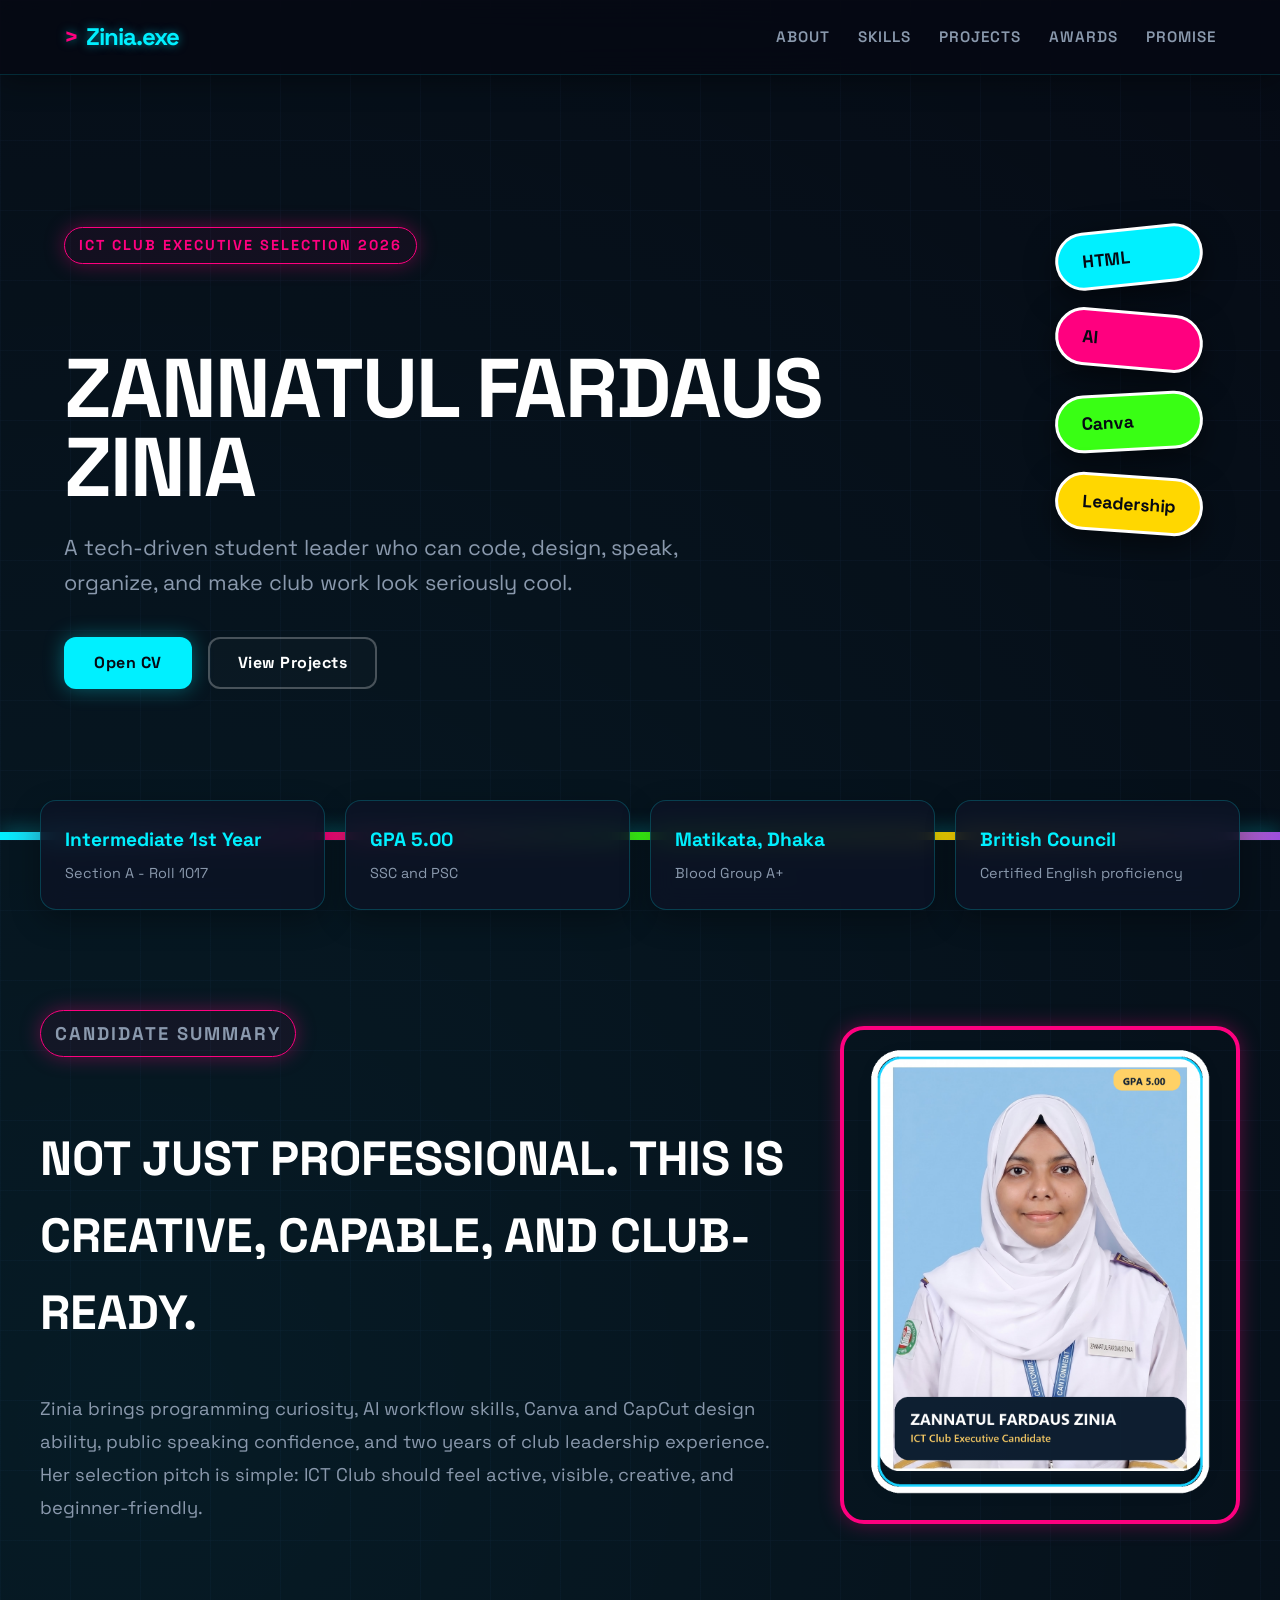
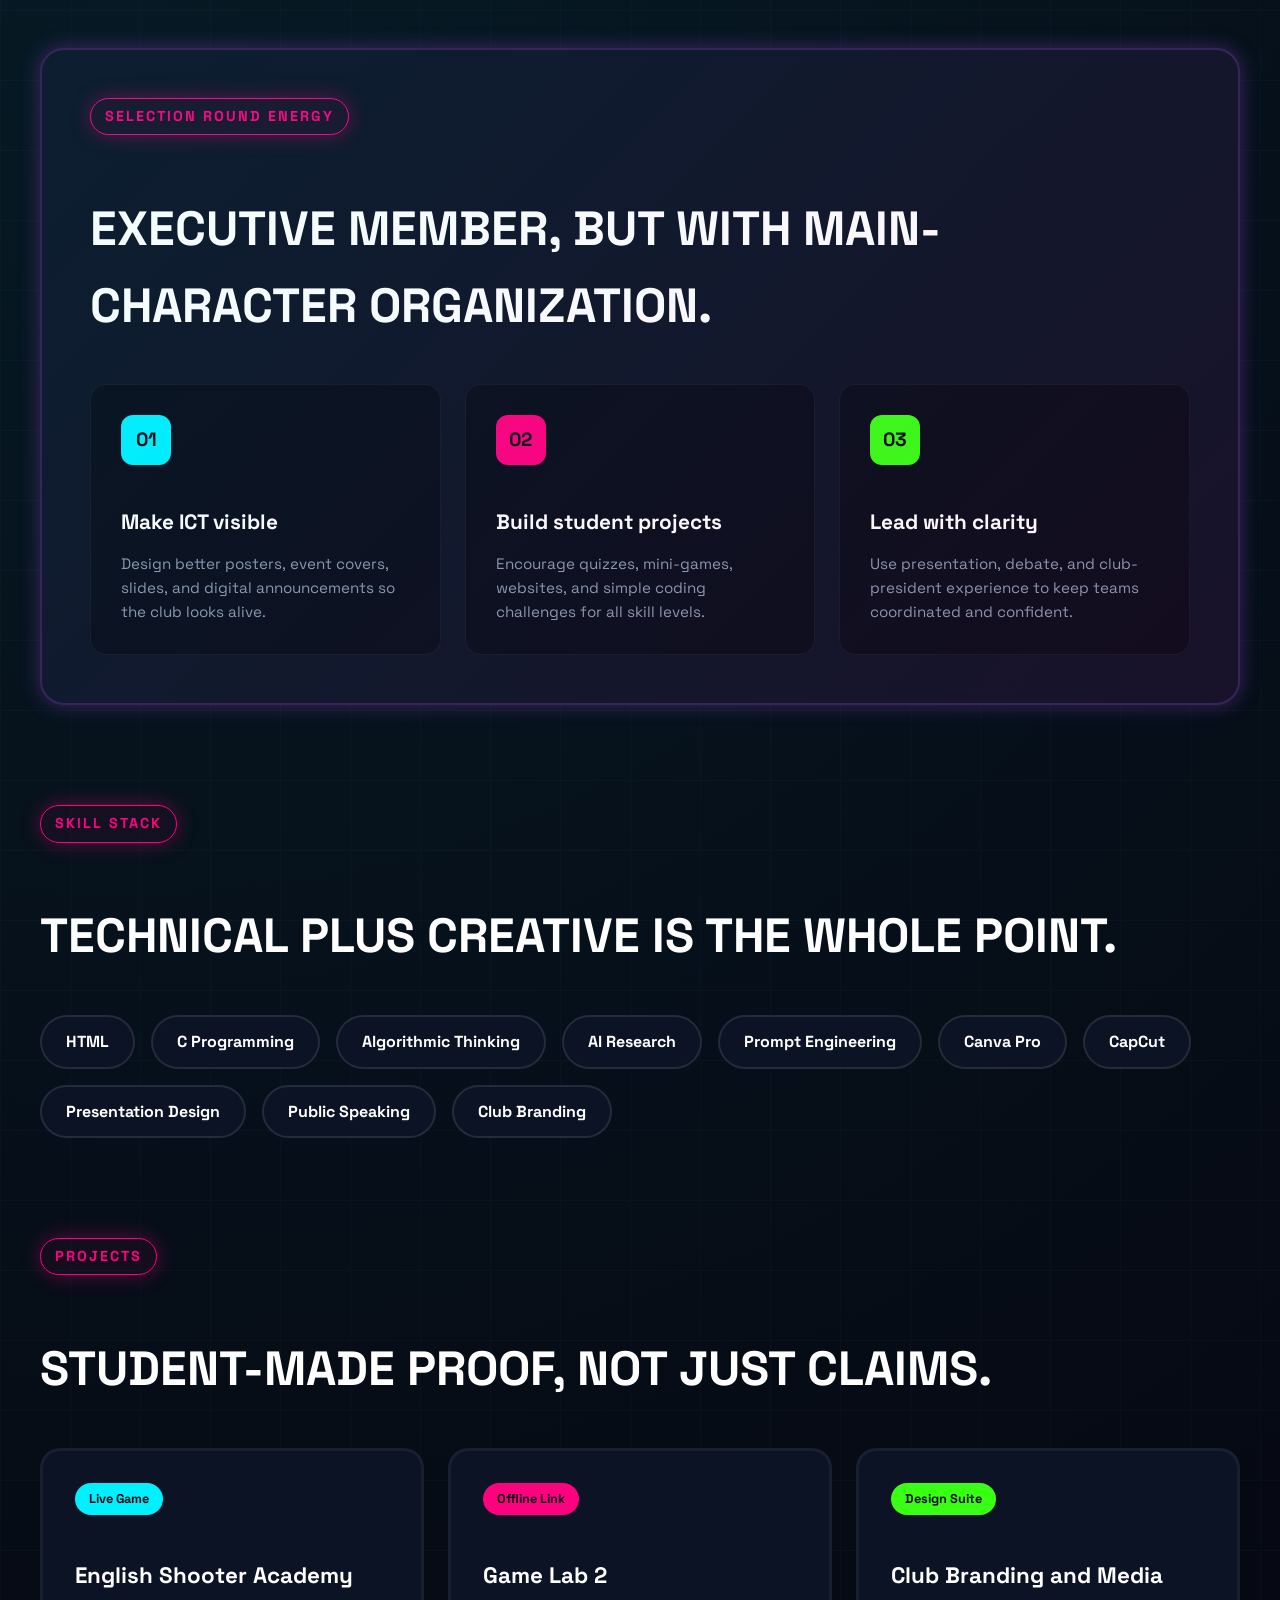
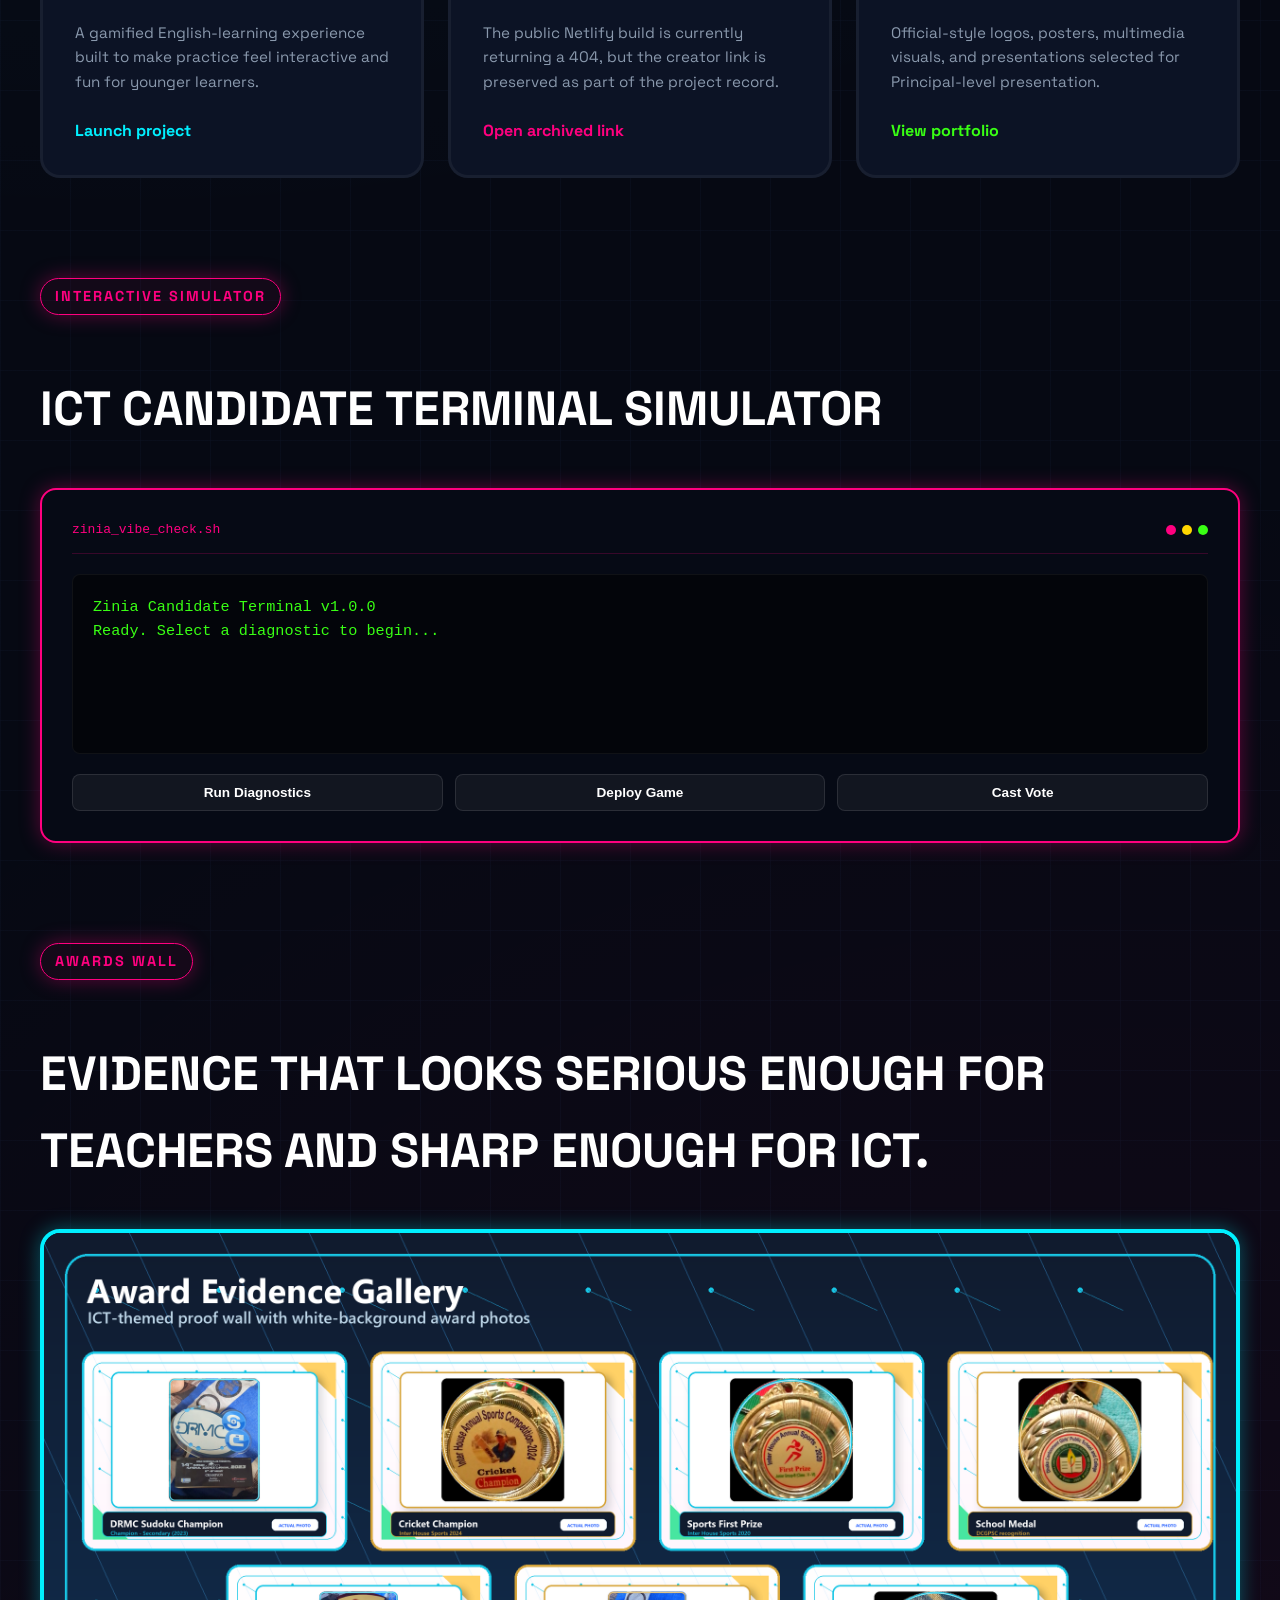
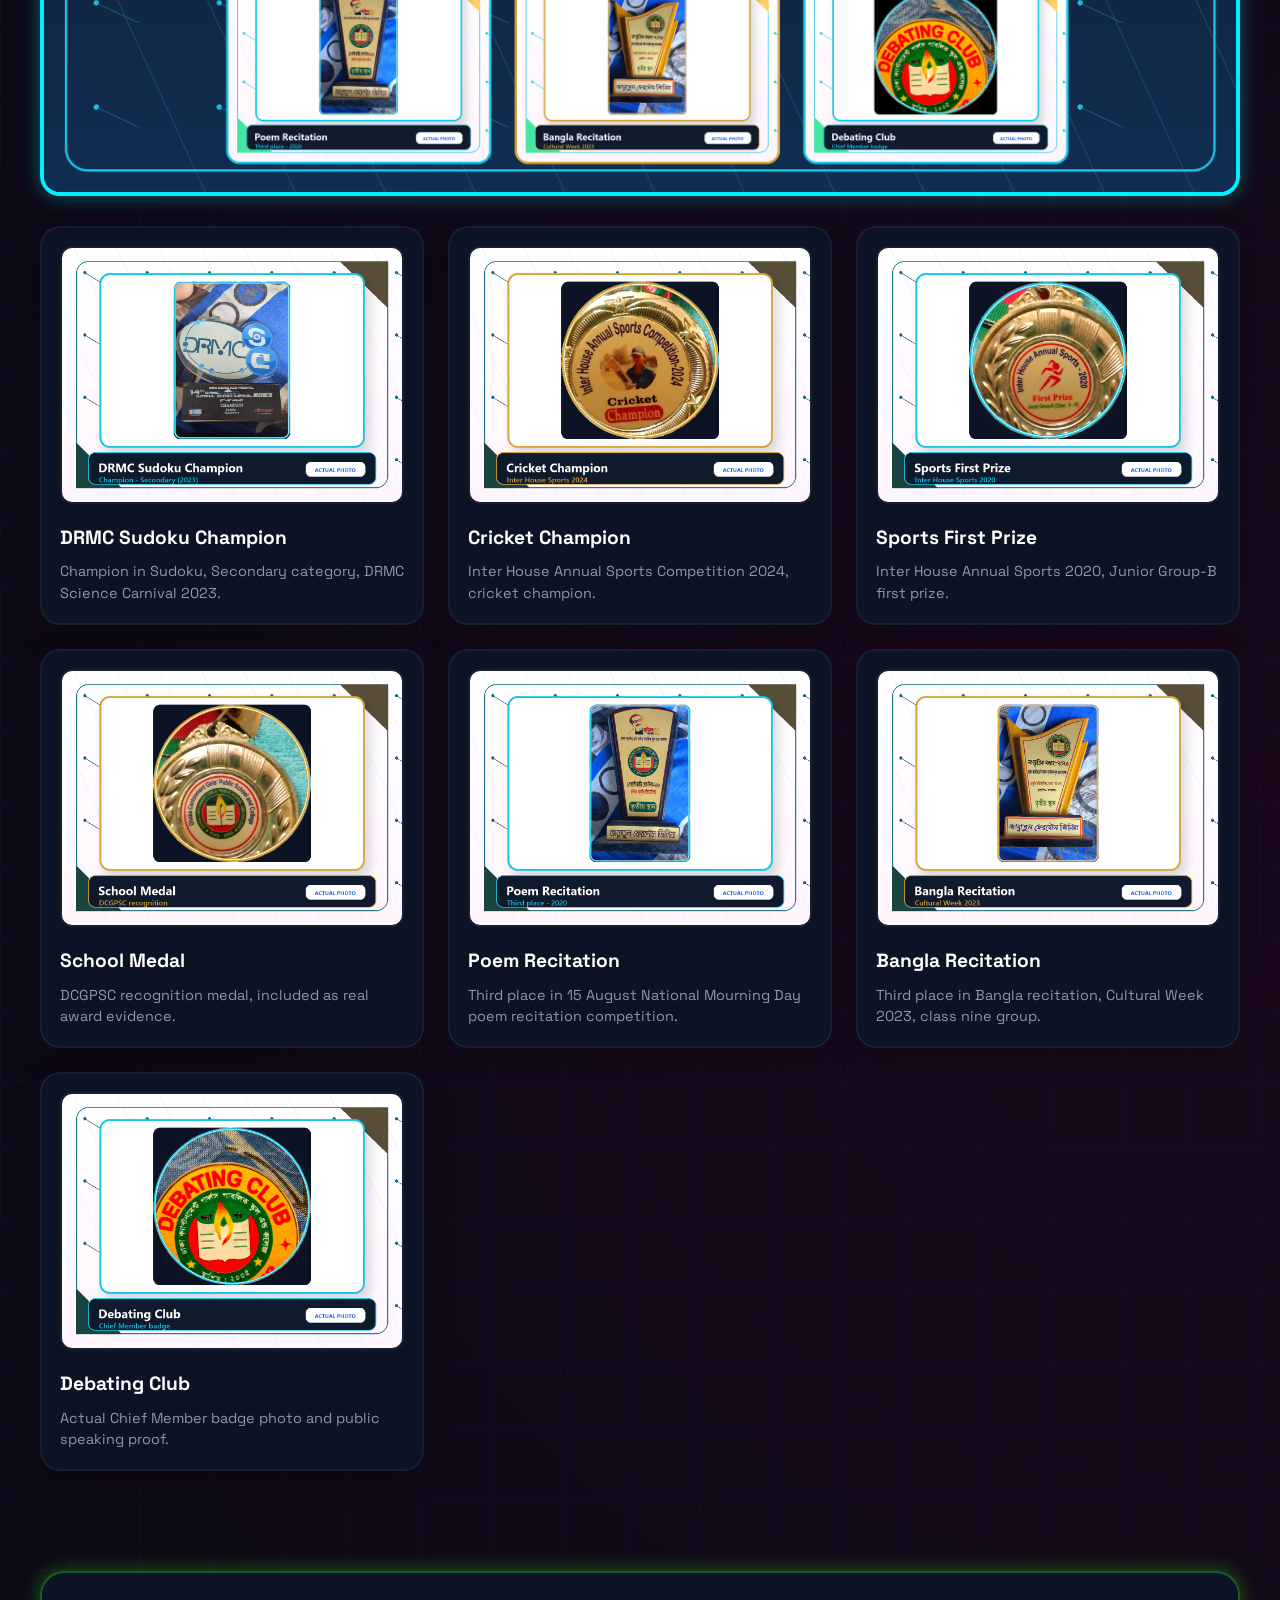
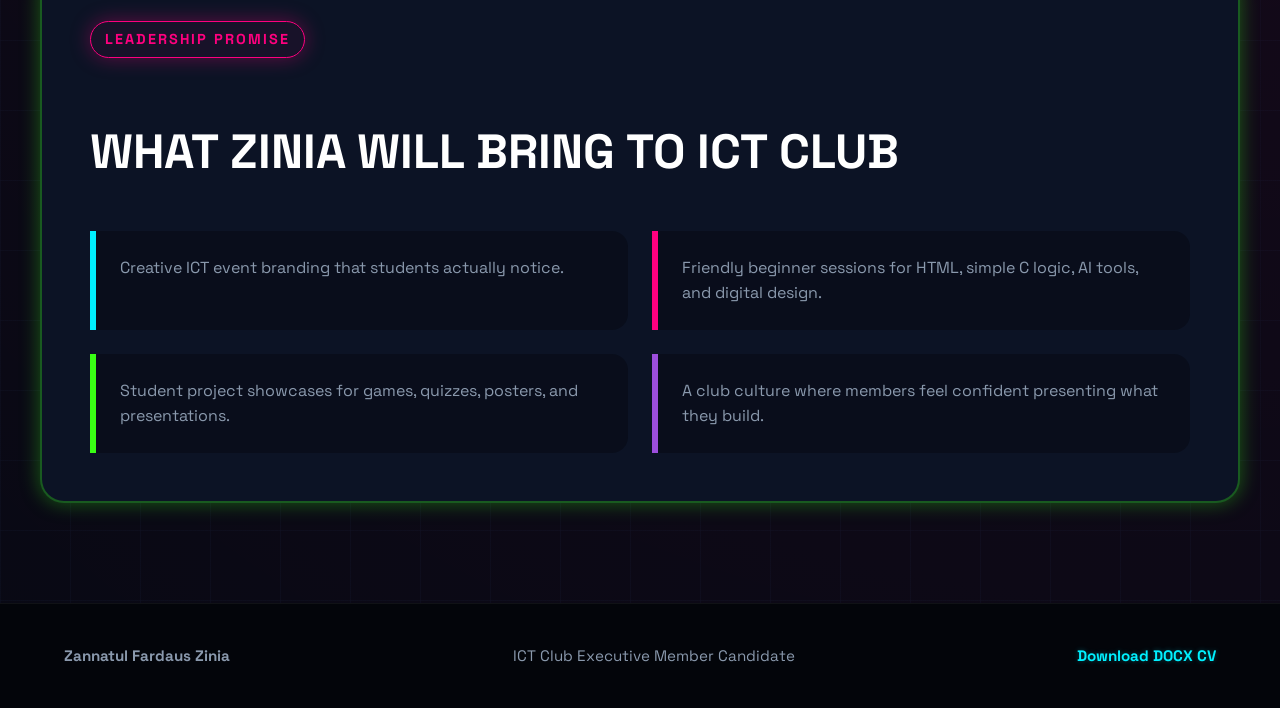
==== website/index.html @ f2917b79 "Add full website files" ====
<!DOCTYPE html>
<html lang="en">
<head>
  <meta charset="UTF-8">
  <meta name="viewport" content="width=device-width, initial-scale=1.0">
  <title>Zinia for ICT Club Executive Selection</title>
  <link rel="preconnect" href="https://fonts.googleapis.com">
  <link rel="preconnect" href="https://fonts.gstatic.com" crossorigin>
  <link href="https://fonts.googleapis.com/css2?family=Space+Grotesk:wght@400;500;700;800&display=swap" rel="stylesheet">
  <link rel="stylesheet" href="styles.css">
</head>
<body>
  <header class="site-header">
    <a class="brand" href="#top">Zinia.exe</a>
    <nav aria-label="Primary navigation">
      <a href="#about">About</a>
      <a href="#skills">Skills</a>
      <a href="#projects">Projects</a>
      <a href="#awards">Awards</a>
      <a href="#promise">Promise</a>
    </nav>
  </header>

  <main id="top">
    <section class="hero" aria-label="ICT Club executive selection introduction">
      <div class="hero-noise"></div>
      <div class="hero-content">
        <p class="eyebrow">ICT Club Executive Selection 2026</p>
        <h1>Zannatul Fardaus Zinia</h1>
        <p class="hero-line">A tech-driven student leader who can code, design, speak, organize, and make club work look seriously cool.</p>
        <div class="hero-actions">
          <a class="button primary" href="../docs/ZINIA_ICT_Club_Final_CV.pdf">Open CV</a>
          <a class="button ghost" href="#projects">View Projects</a>
        </div>
      </div>
      <div class="hero-stickers" aria-hidden="true">
        <span class="sticker">HTML</span>
        <span class="sticker">AI</span>
        <span class="sticker">Canva</span>
        <span class="sticker">Leadership</span>
      </div>
    </section>

    <section class="quick-strip" id="about" aria-label="Quick details">
      <article>
        <strong>Intermediate 1st Year</strong>
        <span>Section A - Roll 1017</span>
      </article>
      <article>
        <strong>GPA 5.00</strong>
        <span>SSC and PSC</span>
      </article>
      <article>
        <strong>Matikata, Dhaka</strong>
        <span>Blood Group A+</span>
      </article>
      <article>
        <strong>British Council</strong>
        <span>Certified English proficiency</span>
      </article>
    </section>

    <section class="section intro-grid">
      <div class="intro-copy">
        <p class="eyebrow">Candidate Summary</p>
        <h2>Not just professional. This is creative, capable, and club-ready.</h2>
        <p>Zinia brings programming curiosity, AI workflow skills, Canva and CapCut design ability, public speaking confidence, and two years of club leadership experience. Her selection pitch is simple: ICT Club should feel active, visible, creative, and beginner-friendly.</p>
      </div>
      <figure class="profile-feature">
        <img src="../assets/profile-card.png" alt="Portrait card of Zannatul Fardaus Zinia">
      </figure>
    </section>

    <section class="section selection-panel" aria-label="Selection round pitch">
      <div>
        <p class="eyebrow">Selection Round Energy</p>
        <h2>Executive member, but with main-character organization.</h2>
      </div>
      <div class="selection-grid">
        <article>
          <span>01</span>
          <h3>Make ICT visible</h3>
          <p>Design better posters, event covers, slides, and digital announcements so the club looks alive.</p>
        </article>
        <article>
          <span>02</span>
          <h3>Build student projects</h3>
          <p>Encourage quizzes, mini-games, websites, and simple coding challenges for all skill levels.</p>
        </article>
        <article>
          <span>03</span>
          <h3>Lead with clarity</h3>
          <p>Use presentation, debate, and club-president experience to keep teams coordinated and confident.</p>
        </article>
      </div>
    </section>

    <section class="section" id="skills">
      <p class="eyebrow">Skill Stack</p>
      <h2>Technical plus creative is the whole point.</h2>
      <div class="skill-cloud" aria-label="Skills">
        <span>HTML</span>
        <span>C Programming</span>
        <span>Algorithmic Thinking</span>
        <span>AI Research</span>
        <span>Prompt Engineering</span>
        <span>Canva Pro</span>
        <span>CapCut</span>
        <span>Presentation Design</span>
        <span>Public Speaking</span>
        <span>Club Branding</span>
      </div>
    </section>

    <section class="section projects" id="projects">
      <div class="section-head">
        <div>
          <p class="eyebrow">Projects</p>
          <h2>Student-made proof, not just claims.</h2>
        </div>
      </div>
      <div class="project-grid">
        <article class="project-card">
          <span class="project-tag">Live Game</span>
          <h3>English Shooter Academy</h3>
          <p>A gamified English-learning experience built to make practice feel interactive and fun for younger learners.</p>
          <a class="project-link" href="https://mubineurosia.github.io/quizzes/" target="_blank" rel="noreferrer">Launch project</a>
        </article>
        <article class="project-card">
          <span class="project-tag pink">Offline Link</span>
          <h3>Game Lab 2</h3>
          <p>The public Netlify build is currently returning a 404, but the creator link is preserved as part of the project record.</p>
          <a class="project-link" href="https://strong-entremet-affcf4.netlify.app/" target="_blank" rel="noreferrer">Open archived link</a>
        </article>
        <article class="project-card">
          <span class="project-tag green">Design Suite</span>
          <h3>Club Branding and Media</h3>
          <p>Official-style logos, posters, multimedia visuals, and presentations selected for Principal-level presentation.</p>
          <a class="project-link" href="../index.html">View portfolio</a>
        </article>
      </div>
    </section>

    <section class="section simulator" id="vibe-check">
      <p class="eyebrow">Interactive Simulator</p>
      <h2>ICT Candidate Terminal Simulator</h2>
      <div class="sim-container">
        <div class="sim-header">
          <span class="sim-title">zinia_vibe_check.sh</span>
          <div style="display: flex; gap: 6px;">
            <span style="width: 10px; height: 10px; border-radius: 50%; background: var(--pink);"></span>
            <span style="width: 10px; height: 10px; border-radius: 50%; background: var(--gold);"></span>
            <span style="width: 10px; height: 10px; border-radius: 50%; background: var(--green);"></span>
          </div>
        </div>
        <div class="sim-screen" id="sim-screen">
          Zinia Candidate Terminal v1.0.0<br>
          Ready. Select a diagnostic to begin...
        </div>
        <div class="sim-controls">
          <button class="sim-btn" id="btn-diag">Run Diagnostics</button>
          <button class="sim-btn" id="btn-deploy">Deploy Game</button>
          <button class="sim-btn" id="btn-vote">Cast Vote</button>
        </div>
      </div>
    </section>

    <section class="section awards" id="awards">
      <div class="section-head">
        <div>
          <p class="eyebrow">Awards Wall</p>
          <h2>Evidence that looks serious enough for teachers and sharp enough for ICT.</h2>
        </div>
      </div>
      <img class="evidence-hero" src="../assets/award-evidence-gallery.png" alt="Award evidence gallery for Zinia">
      <div class="evidence-grid" aria-label="Award photos and evidence visuals">
        <article>
          <img src="../assets/showcase-drmc-sudoku-2025.png" alt="Straightened DRMC Sudoku Champion trophy showcase">
          <h3>DRMC Sudoku Champion</h3>
          <p>Champion in Sudoku, Secondary category, DRMC Science Carnival 2023.</p>
        </article>
        <article>
          <img src="../assets/showcase-cricket-champion-2024.png" alt="Straightened Cricket Champion medal showcase">
          <h3>Cricket Champion</h3>
          <p>Inter House Annual Sports Competition 2024, cricket champion.</p>
        </article>
        <article>
          <img src="../assets/showcase-sports-first-2020.png" alt="Straightened Sports First Prize medal showcase">
          <h3>Sports First Prize</h3>
          <p>Inter House Annual Sports 2020, Junior Group-B first prize.</p>
        </article>
        <article>
          <img src="../assets/showcase-school-medal.png" alt="Straightened DCGPSC school medal showcase">
          <h3>School Medal</h3>
          <p>DCGPSC recognition medal, included as real award evidence.</p>
        </article>
        <article>
          <img src="../assets/showcase-poem-recitation-2020.png" alt="Cropped Poem Recitation trophy showcase">
          <h3>Poem Recitation</h3>
          <p>Third place in 15 August National Mourning Day poem recitation competition.</p>
        </article>
        <article>
          <img src="../assets/showcase-bangla-recitation-2023.png" alt="Cropped Bangla Recitation crest showcase">
          <h3>Bangla Recitation</h3>
          <p>Third place in Bangla recitation, Cultural Week 2023, class nine group.</p>
        </article>
        <article>
          <img src="../assets/showcase-debating-club.png" alt="Cropped Debating Club Chief Member badge showcase">
          <h3>Debating Club</h3>
          <p>Actual Chief Member badge photo and public speaking proof.</p>
        </article>
      </div>
    </section>

    <section class="section promise" id="promise">
      <p class="eyebrow">Leadership Promise</p>
      <h2>What Zinia will bring to ICT Club</h2>
      <div class="promise-list">
        <p>Creative ICT event branding that students actually notice.</p>
        <p>Friendly beginner sessions for HTML, simple C logic, AI tools, and digital design.</p>
        <p>Student project showcases for games, quizzes, posters, and presentations.</p>
        <p>A club culture where members feel confident presenting what they build.</p>
      </div>
    </section>
  </main>

  <footer>
    <strong>Zannatul Fardaus Zinia</strong>
    <span>ICT Club Executive Member Candidate</span>
    <a href="../docs/ZINIA_ICT_Club_Final_CV.docx">Download DOCX CV</a>
  </footer>

  <script src="script.js"></script>
</body>
</html>
---- website/styles.css ----
:root {
  --bg-dark: #060913;
  --bg-card: #0c1325;
  --bg-header: rgba(6, 9, 19, 0.85);
  --ink: #ffffff;
  --muted: #8a99ad;
  --cyan: #00f0ff;
  --pink: #ff007f;
  --green: #39ff14;
  --gold: #ffd700;
  --purple: #9d4edd;
  --shadow-cyan: 0 0 20px rgba(0, 240, 255, 0.35);
  --shadow-pink: 0 0 20px rgba(255, 0, 127, 0.35);
  --shadow-green: 0 0 20px rgba(57, 255, 20, 0.35);
  --shadow-purple: 0 0 20px rgba(157, 78, 221, 0.35);
  --transition: all 0.3s cubic-bezier(0.25, 0.8, 0.25, 1);
}

* {
  box-sizing: border-box;
}

html {
  scroll-behavior: smooth;
}

body {
  margin: 0;
  color: var(--ink);
  background: 
    radial-gradient(circle at 10% 20%, rgba(0, 240, 255, 0.08), transparent 35%),
    radial-gradient(circle at 90% 80%, rgba(255, 0, 127, 0.08), transparent 35%),
    linear-gradient(rgba(17, 26, 46, 0.3) 1px, transparent 1px),
    linear-gradient(90deg, rgba(17, 26, 46, 0.3) 1px, transparent 1px),
    var(--bg-dark);
  background-size: 100% 100%, 100% 100%, 70px 70px, 70px 70px;
  font-family: 'Space Grotesk', 'Segoe UI', sans-serif;
  overflow-x: hidden;
  line-height: 1.6;
}

a {
  color: inherit;
  text-decoration: none;
  transition: var(--transition);
}

/* Header */
.site-header {
  position: sticky;
  top: 0;
  z-index: 100;
  display: flex;
  align-items: center;
  justify-content: space-between;
  gap: 24px;
  padding: 18px clamp(20px, 5vw, 80px);
  background: var(--bg-header);
  border-bottom: 1px solid rgba(0, 240, 255, 0.15);
  backdrop-filter: blur(16px);
  box-shadow: 0 4px 30px rgba(0, 0, 0, 0.4);
}

.brand {
  font-size: 1.5rem;
  font-weight: 800;
  letter-spacing: -1px;
  color: var(--cyan);
  text-shadow: 0 0 10px rgba(0, 240, 255, 0.5);
  display: flex;
  align-items: center;
  gap: 8px;
}

.brand::before {
  content: "> ";
  color: var(--pink);
}

nav {
  display: flex;
  gap: 28px;
  align-items: center;
}

nav a {
  color: var(--muted);
  font-size: 0.95rem;
  font-weight: 600;
  text-transform: uppercase;
  letter-spacing: 1px;
}

nav a:hover, nav a.active {
  color: var(--cyan);
  text-shadow: 0 0 8px rgba(0, 240, 255, 0.4);
}

/* Hero Section */
.hero {
  position: relative;
  min-height: 85vh;
  display: flex;
  align-items: center;
  padding: clamp(80px, 12vh, 140px) clamp(20px, 5vw, 80px);
  overflow: hidden;
}

.hero-bg-lines {
  position: absolute;
  inset: 0;
  background-image: 
    linear-gradient(105deg, transparent 0 29%, rgba(0, 240, 255, 0.05) 30%, transparent 31%),
    linear-gradient(15deg, transparent 0 47%, rgba(255, 0, 127, 0.05) 48%, transparent 49%);
  background-size: 200px 200px;
  opacity: 0.5;
  pointer-events: none;
}

.hero-noise {
  position: absolute;
  inset: auto 0 0 0;
  height: 8px;
  background: linear-gradient(90deg, var(--cyan), var(--pink), var(--green), var(--gold), var(--purple));
  box-shadow: 0 0 20px rgba(0, 240, 255, 0.5);
}

.hero-content {
  position: relative;
  z-index: 10;
  max-width: 900px;
}

.eyebrow {
  display: inline-block;
  margin: 0 0 16px;
  color: var(--pink);
  font-size: 0.9rem;
  font-weight: 800;
  letter-spacing: 2px;
  text-transform: uppercase;
  border: 1px solid var(--pink);
  padding: 6px 14px;
  border-radius: 999px;
  background: rgba(255, 0, 127, 0.05);
  box-shadow: var(--shadow-pink);
}

h1 {
  margin-bottom: 24px;
  font-size: clamp(2.8rem, 6.5vw, 5.5rem);
  font-weight: 800;
  line-height: 0.95;
  letter-spacing: -2px;
  color: var(--ink);
  text-transform: uppercase;
}

h1 span {
  display: block;
  background: linear-gradient(135deg, var(--cyan) 0%, var(--purple) 50%, var(--pink) 100%);
  -webkit-background-clip: text;
  -webkit-text-fill-color: transparent;
  filter: drop-shadow(0 0 15px rgba(0, 240, 255, 0.2));
}

.hero-line {
  max-width: 680px;
  color: var(--muted);
  font-size: clamp(1.1rem, 2vw, 1.35rem);
  line-height: 1.6;
  margin-bottom: 36px;
}

.hero-actions {
  display: flex;
  gap: 16px;
  flex-wrap: wrap;
}

/* Button UI */
.button {
  display: inline-flex;
  align-items: center;
  justify-content: center;
  min-height: 52px;
  padding: 0 28px;
  border: 2px solid transparent;
  border-radius: 12px;
  font-size: 1rem;
  font-weight: 700;
  letter-spacing: 0.5px;
  cursor: pointer;
  transition: var(--transition);
}

.button.primary {
  color: var(--bg-dark);
  background: var(--cyan);
  box-shadow: var(--shadow-cyan);
}

.button.primary:hover {
  transform: translateY(-3px);
  box-shadow: 0 0 30px rgba(0, 240, 255, 0.6);
}

.button.ghost {
  color: #fff;
  border-color: rgba(255, 255, 255, 0.25);
  background: rgba(255, 255, 255, 0.02);
}

.button.ghost:hover {
  transform: translateY(-3px);
  border-color: var(--pink);
  box-shadow: var(--shadow-pink);
  color: var(--pink);
}

/* Stickers Collage */
.hero-stickers {
  position: absolute;
  right: 6%;
  top: 20%;
  display: flex;
  flex-direction: column;
  gap: 24px;
  z-index: 5;
}

.sticker {
  display: inline-flex;
  align-items: center;
  gap: 10px;
  padding: 12px 24px;
  border: 3px solid #ffffff;
  border-radius: 99px;
  font-weight: 800;
  font-size: 1.1rem;
  color: var(--bg-dark);
  box-shadow: 0 10px 30px rgba(0, 0, 0, 0.5);
  animation: float 6s ease-in-out infinite alternate;
}

.sticker:nth-child(1) {
  background: var(--cyan);
  transform: rotate(-6deg);
  animation-delay: 0s;
}

.sticker:nth-child(2) {
  background: var(--pink);
  transform: rotate(5deg);
  animation-delay: 1.5s;
}

.sticker:nth-child(3) {
  background: var(--green);
  transform: rotate(-3deg);
  animation-delay: 3s;
}

.sticker:nth-child(4) {
  background: var(--gold);
  transform: rotate(4deg);
  animation-delay: 4.5s;
}

.sticker:hover {
  transform: scale(1.1) rotate(0deg) !important;
  cursor: pointer;
}

@keyframes float {
  0% {
    transform: translateY(0) rotate(-4deg);
  }
  100% {
    transform: translateY(-15px) rotate(4deg);
  }
}

/* Quick Strip */
.quick-strip {
  display: grid;
  grid-template-columns: repeat(4, minmax(0, 1fr));
  gap: 20px;
  width: min(1200px, calc(100% - 40px));
  margin: -40px auto 0;
  position: relative;
  z-index: 10;
}

.quick-strip article {
  padding: 24px;
  border: 1px solid rgba(0, 240, 255, 0.2);
  border-radius: 16px;
  background: rgba(12, 19, 37, 0.85);
  backdrop-filter: blur(12px);
  box-shadow: 0 10px 30px rgba(0, 0, 0, 0.3);
  transition: var(--transition);
}

.quick-strip article:hover {
  transform: translateY(-5px);
  border-color: var(--cyan);
  box-shadow: var(--shadow-cyan);
}

.quick-strip strong {
  display: block;
  margin-bottom: 6px;
  font-size: 1.2rem;
  color: var(--cyan);
}

.quick-strip span {
  display: block;
  color: var(--muted);
  font-size: 0.9rem;
}

/* Sections */
.section {
  width: min(1200px, calc(100% - 40px));
  margin: 100px auto;
}

.section h2 {
  font-size: clamp(2rem, 4vw, 3rem);
  font-weight: 800;
  margin-bottom: 40px;
  text-transform: uppercase;
}

/* Intro Grid */
.intro-grid {
  display: grid;
  grid-template-columns: 1fr 400px;
  gap: 50px;
  align-items: center;
}

.intro-copy p {
  font-size: 1.15rem;
  color: var(--muted);
  line-height: 1.8;
  margin-bottom: 24px;
}

.profile-feature {
  margin: 0;
  position: relative;
}

.profile-feature img {
  width: 100%;
  border-radius: 24px;
  border: 4px solid var(--pink);
  box-shadow: var(--shadow-pink);
  transition: var(--transition);
}

.profile-feature:hover img {
  transform: scale(1.02);
  border-color: var(--cyan);
  box-shadow: var(--shadow-cyan);
}

/* Selection Panel (Cyber Pitch) */
.selection-panel {
  padding: 48px;
  border-radius: 24px;
  background: var(--bg-card);
  border: 2px solid rgba(157, 78, 221, 0.3);
  position: relative;
  overflow: hidden;
  box-shadow: var(--shadow-purple);
}

.selection-panel::before {
  content: "";
  position: absolute;
  inset: 0;
  background: linear-gradient(135deg, rgba(0, 240, 255, 0.05) 0%, rgba(255, 0, 127, 0.05) 100%);
  pointer-events: none;
}

.selection-grid {
  display: grid;
  grid-template-columns: repeat(3, minmax(0, 1fr));
  gap: 24px;
  margin-top: 32px;
}

.selection-grid article {
  padding: 30px;
  border-radius: 16px;
  background: rgba(6, 9, 19, 0.6);
  border: 1px solid rgba(255, 255, 255, 0.05);
  transition: var(--transition);
}

.selection-grid article:hover {
  transform: translateY(-5px);
  border-color: var(--cyan);
  background: rgba(6, 9, 19, 0.8);
}

.selection-grid span {
  display: inline-flex;
  width: 50px;
  height: 50px;
  align-items: center;
  justify-content: center;
  margin-bottom: 20px;
  border-radius: 12px;
  font-weight: 800;
  font-size: 1.2rem;
  color: var(--bg-dark);
}

.selection-grid article:nth-child(1) span { background: var(--cyan); }
.selection-grid article:nth-child(2) span { background: var(--pink); }
.selection-grid article:nth-child(3) span { background: var(--green); }

.selection-grid h3 {
  font-size: 1.3rem;
  margin-bottom: 12px;
  color: #fff;
}

.selection-grid p {
  color: var(--muted);
  font-size: 0.95rem;
  margin: 0;
}

/* Skills Cloud */
.skill-cloud {
  display: flex;
  flex-wrap: wrap;
  gap: 16px;
}

.skill-cloud span {
  padding: 12px 24px;
  border: 2px solid rgba(255, 255, 255, 0.1);
  border-radius: 99px;
  background: var(--bg-card);
  font-weight: 700;
  font-size: 1rem;
  transition: var(--transition);
}

.skill-cloud span:hover {
  transform: scale(1.08) rotate(2deg);
  border-color: var(--cyan);
  box-shadow: var(--shadow-cyan);
  color: var(--cyan);
  cursor: default;
}

.skill-cloud span:nth-child(3n+1):hover {
  border-color: var(--pink);
  box-shadow: var(--shadow-pink);
  color: var(--pink);
}

.skill-cloud span:nth-child(3n+2):hover {
  border-color: var(--green);
  box-shadow: var(--shadow-green);
  color: var(--green);
}

/* Projects Showcase */
.project-grid {
  display: grid;
  grid-template-columns: repeat(3, minmax(0, 1fr));
  gap: 24px;
}

.project-card {
  padding: 32px;
  border-radius: 20px;
  background: var(--bg-card);
  border: 3px solid rgba(255, 255, 255, 0.05);
  transition: var(--transition);
  display: flex;
  flex-direction: column;
}

.project-card:hover {
  transform: translateY(-8px);
  border-color: var(--cyan);
  box-shadow: var(--shadow-cyan);
}

.project-card:nth-child(2):hover {
  border-color: var(--pink);
  box-shadow: var(--shadow-pink);
}

.project-card:nth-child(3):hover {
  border-color: var(--green);
  box-shadow: var(--shadow-green);
}

.project-tag {
  align-self: flex-start;
  margin-bottom: 20px;
  padding: 6px 14px;
  border-radius: 99px;
  font-size: 0.8rem;
  font-weight: 800;
  color: var(--bg-dark);
}

.project-card:nth-child(1) .project-tag { background: var(--cyan); }
.project-card:nth-child(2) .project-tag { background: var(--pink); }
.project-card:nth-child(3) .project-tag { background: var(--green); }

.project-card h3 {
  font-size: 1.4rem;
  margin-bottom: 12px;
  color: #fff;
}

.project-card p {
  color: var(--muted);
  font-size: 0.95rem;
  margin-bottom: 24px;
  flex-grow: 1;
}

.project-link {
  display: inline-flex;
  align-items: center;
  gap: 8px;
  font-weight: 700;
  color: var(--cyan);
}

.project-card:nth-child(2) .project-link { color: var(--pink); }
.project-card:nth-child(3) .project-link { color: var(--green); }

.project-link:hover {
  text-shadow: 0 0 8px currentColor;
}

/* Interactive Simulator Widget */
.sim-container {
  padding: 30px;
  background: #060a15;
  border-radius: 16px;
  border: 2px solid var(--pink);
  box-shadow: var(--shadow-pink);
}

.sim-header {
  display: flex;
  justify-content: space-between;
  align-items: center;
  border-bottom: 1px solid rgba(255, 0, 127, 0.2);
  padding-bottom: 12px;
  margin-bottom: 20px;
}

.sim-title {
  font-family: monospace;
  color: var(--pink);
}

.sim-screen {
  min-height: 180px;
  background: #03050a;
  border-radius: 8px;
  padding: 20px;
  font-family: monospace;
  font-size: 0.95rem;
  color: var(--green);
  overflow-y: auto;
  border: 1px solid rgba(255, 255, 255, 0.05);
}

.sim-controls {
  display: grid;
  grid-template-columns: repeat(3, 1fr);
  gap: 12px;
  margin-top: 20px;
}

.sim-btn {
  background: rgba(255, 255, 255, 0.05);
  border: 1px solid rgba(255, 255, 255, 0.1);
  color: #fff;
  padding: 10px;
  border-radius: 8px;
  cursor: pointer;
  font-weight: 600;
  font-size: 0.85rem;
  transition: var(--transition);
}

.sim-btn:hover {
  background: var(--pink);
  color: var(--bg-dark);
  border-color: var(--pink);
  box-shadow: var(--shadow-pink);
}

/* Awards Wall */
.evidence-hero {
  display: block;
  width: 100%;
  border-radius: 20px;
  border: 4px solid var(--cyan);
  box-shadow: var(--shadow-cyan);
  margin-bottom: 30px;
}

.evidence-grid {
  display: grid;
  grid-template-columns: repeat(3, minmax(0, 1fr));
  gap: 24px;
}

.evidence-grid article {
  padding: 18px;
  border-radius: 20px;
  background: var(--bg-card);
  border: 2px solid rgba(255, 255, 255, 0.05);
  box-shadow: 0 10px 30px rgba(0, 0, 0, 0.2);
  transition: var(--transition);
}

.evidence-grid article:hover {
  transform: translateY(-5px);
  border-color: var(--cyan);
  box-shadow: var(--shadow-cyan);
}

.evidence-grid article:nth-child(even):hover {
  border-color: var(--pink);
  box-shadow: var(--shadow-pink);
}

.evidence-grid img {
  display: block;
  width: 100%;
  aspect-ratio: 4 / 3;
  object-fit: cover;
  border-radius: 12px;
  margin-bottom: 16px;
  border: 2px solid rgba(255, 255, 255, 0.05);
}

.evidence-grid h3 {
  font-size: 1.2rem;
  color: #fff;
  margin-bottom: 8px;
}

.evidence-grid p {
  color: var(--muted);
  font-size: 0.9rem;
  margin: 0;
  line-height: 1.5;
}

/* Promise Panel */
.promise {
  padding: 48px;
  border-radius: 24px;
  background: var(--bg-card);
  border: 2px solid rgba(57, 255, 20, 0.3);
  box-shadow: var(--shadow-green);
}

.promise-list {
  display: grid;
  grid-template-columns: repeat(2, minmax(0, 1fr));
  gap: 24px;
  margin-top: 32px;
}

.promise-list p {
  margin: 0;
  padding: 24px;
  border-left: 6px solid var(--cyan);
  border-radius: 0 16px 16px 0;
  background: rgba(6, 9, 19, 0.5);
  color: var(--muted);
  line-height: 1.6;
}

.promise-list p:nth-child(2) { border-color: var(--pink); }
.promise-list p:nth-child(3) { border-color: var(--green); }
.promise-list p:nth-child(4) { border-color: var(--purple); }

/* Footer */
footer {
  display: flex;
  justify-content: space-between;
  align-items: center;
  flex-wrap: wrap;
  gap: 24px;
  padding: 40px clamp(20px, 5vw, 80px);
  background: #03050a;
  border-top: 1px solid rgba(255, 255, 255, 0.05);
  color: var(--muted);
  font-size: 0.95rem;
}

footer a {
  color: var(--cyan);
  font-weight: 700;
  text-shadow: 0 0 5px rgba(0, 240, 255, 0.3);
}

footer a:hover {
  color: var(--pink);
  text-shadow: 0 0 5px rgba(255, 0, 127, 0.3);
}

/* Responsive design */
@media (max-width: 960px) {
  .site-header {
    flex-direction: column;
    align-items: flex-start;
    padding: 20px;
  }
  
  nav {
    width: 100%;
    justify-content: space-between;
    margin-top: 12px;
  }

  .hero {
    flex-direction: column;
    padding-top: 60px;
    align-items: flex-start;
  }
  
  .hero-stickers {
    position: static;
    flex-direction: row;
    flex-wrap: wrap;
    margin-top: 40px;
    gap: 12px;
  }
  
  .quick-strip {
    grid-template-columns: repeat(2, 1fr);
    margin-top: 20px;
  }

  .intro-grid {
    grid-template-columns: 1fr;
  }
  
  .profile-feature {
    max-width: 400px;
    margin: 0 auto;
  }

  .selection-grid,
  .project-grid,
  .evidence-grid,
  .promise-list {
    grid-template-columns: 1fr;
  }
  
  .selection-panel, .promise {
    padding: 30px 20px;
  }
}

@media (max-width: 560px) {
  .quick-strip {
    grid-template-columns: 1fr;
  }
  
  nav {
    flex-wrap: wrap;
    gap: 16px;
  }
  
  footer {
    flex-direction: column;
    align-items: center;
    text-align: center;
  }
}
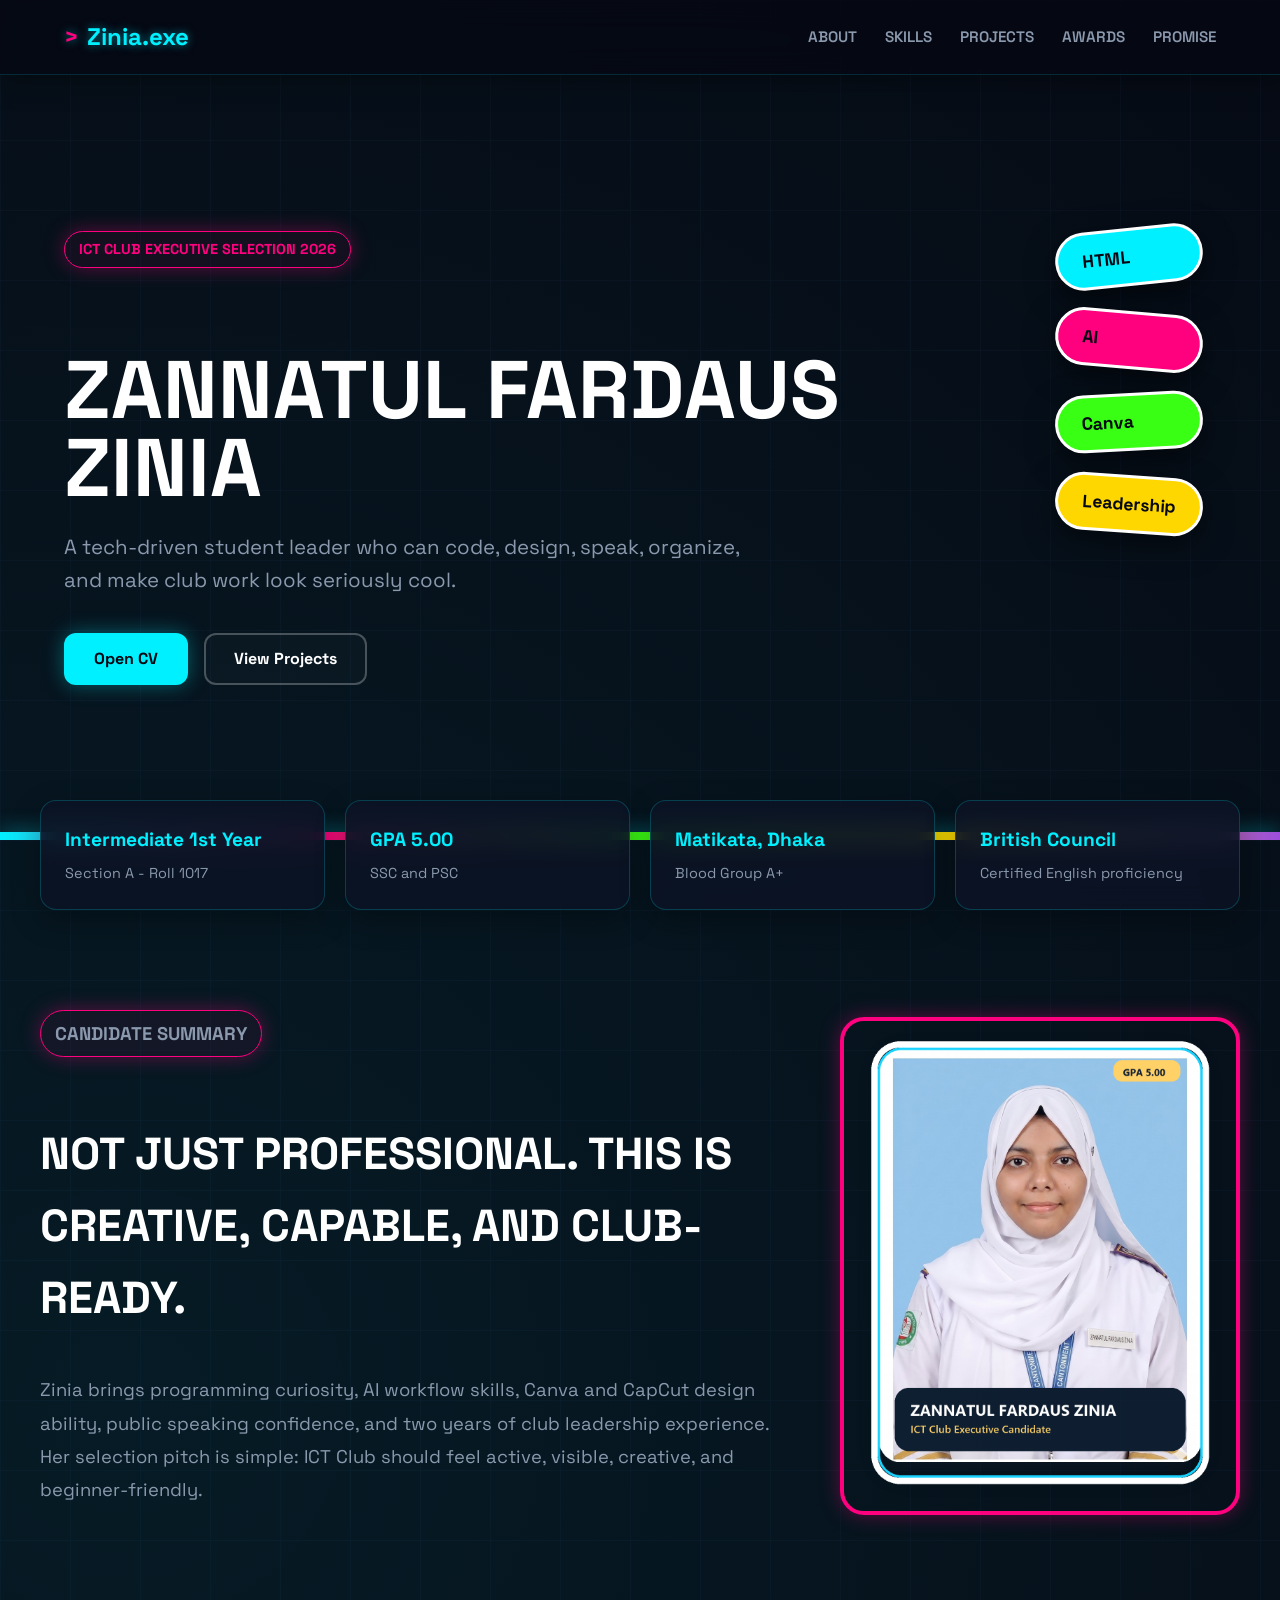
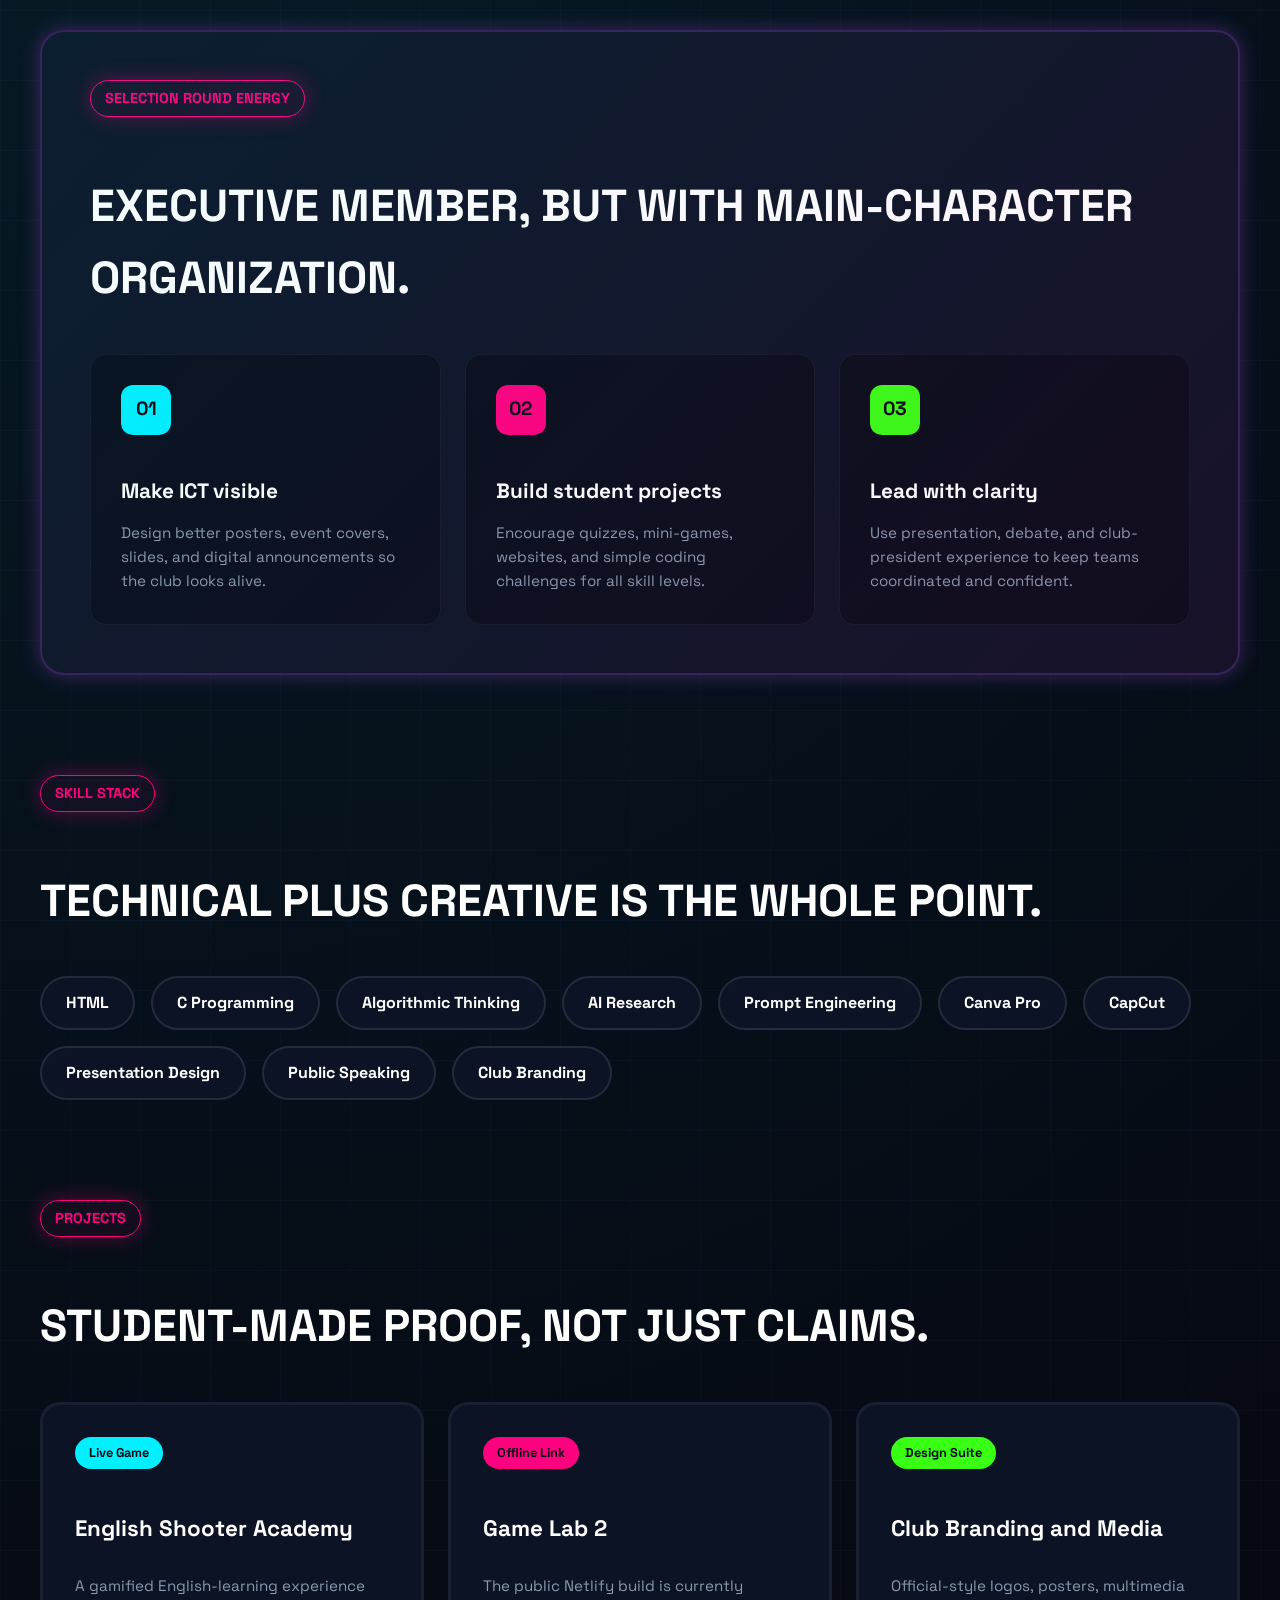
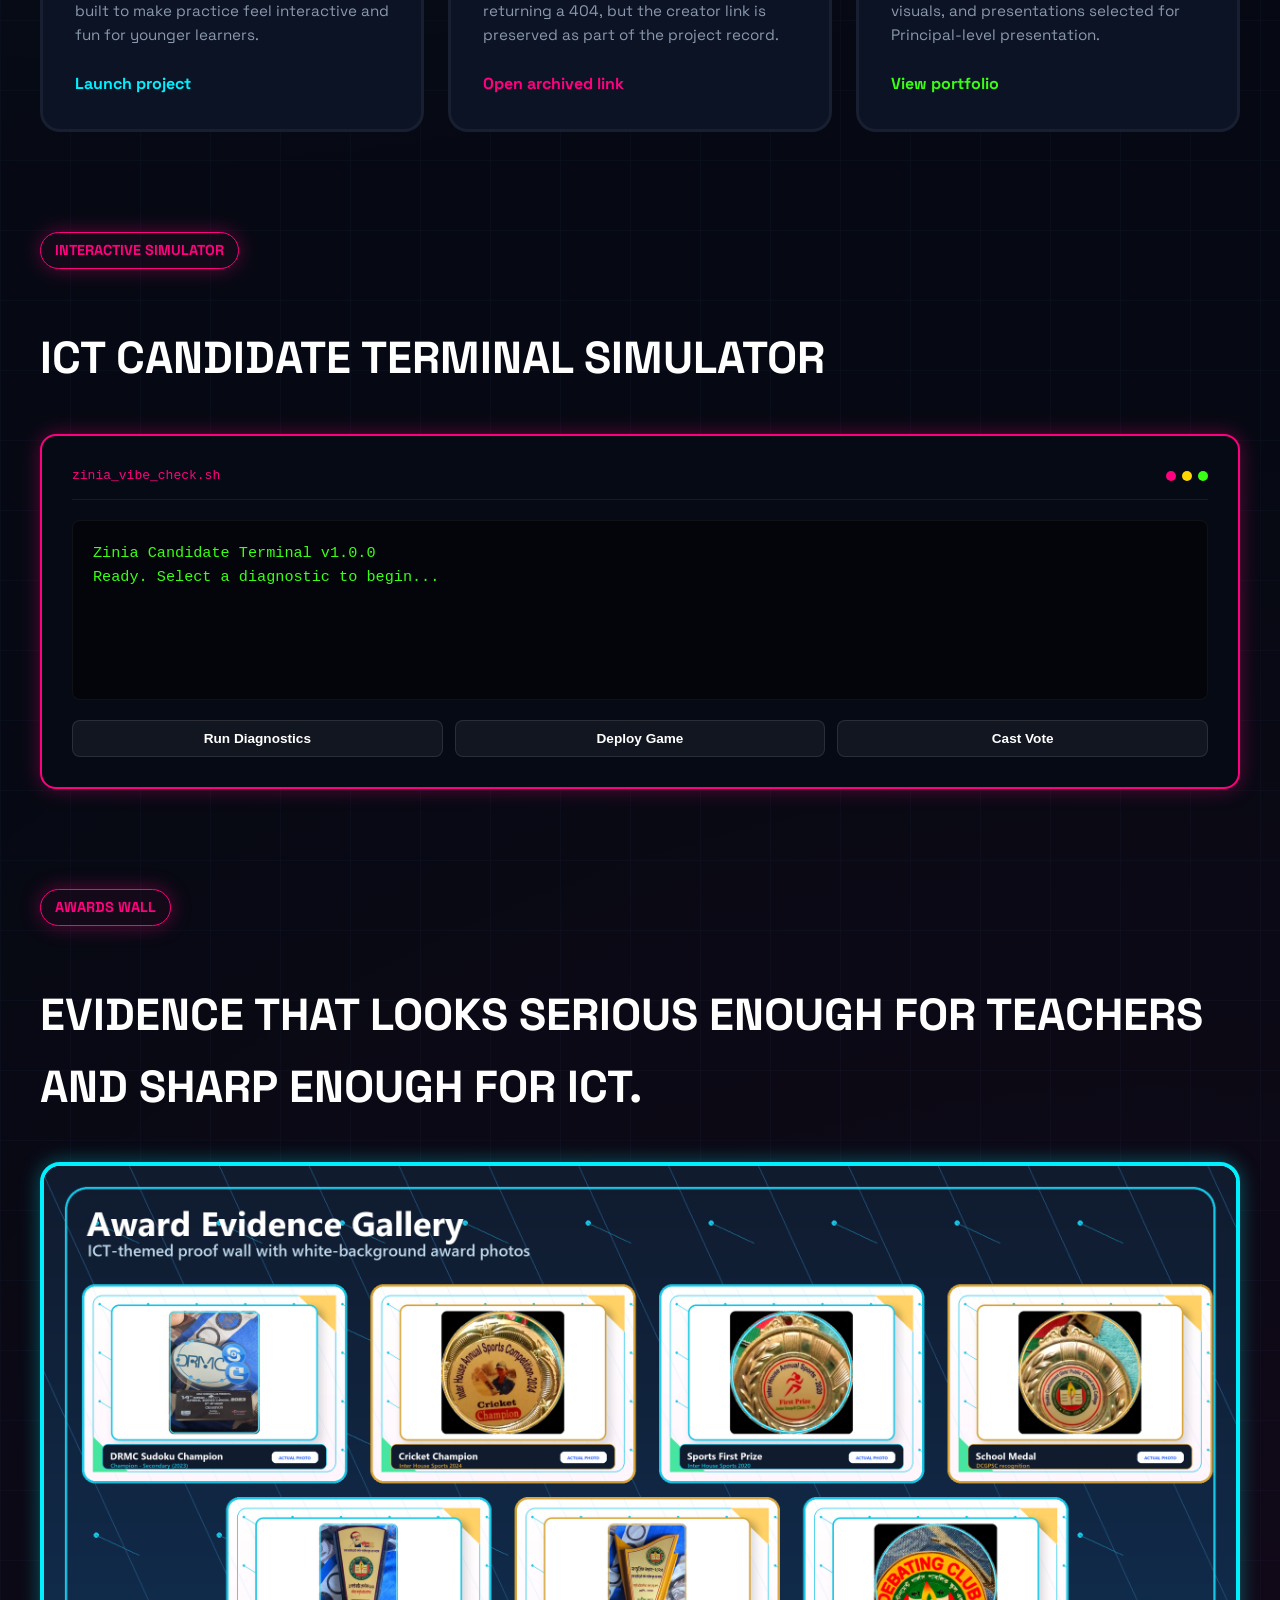
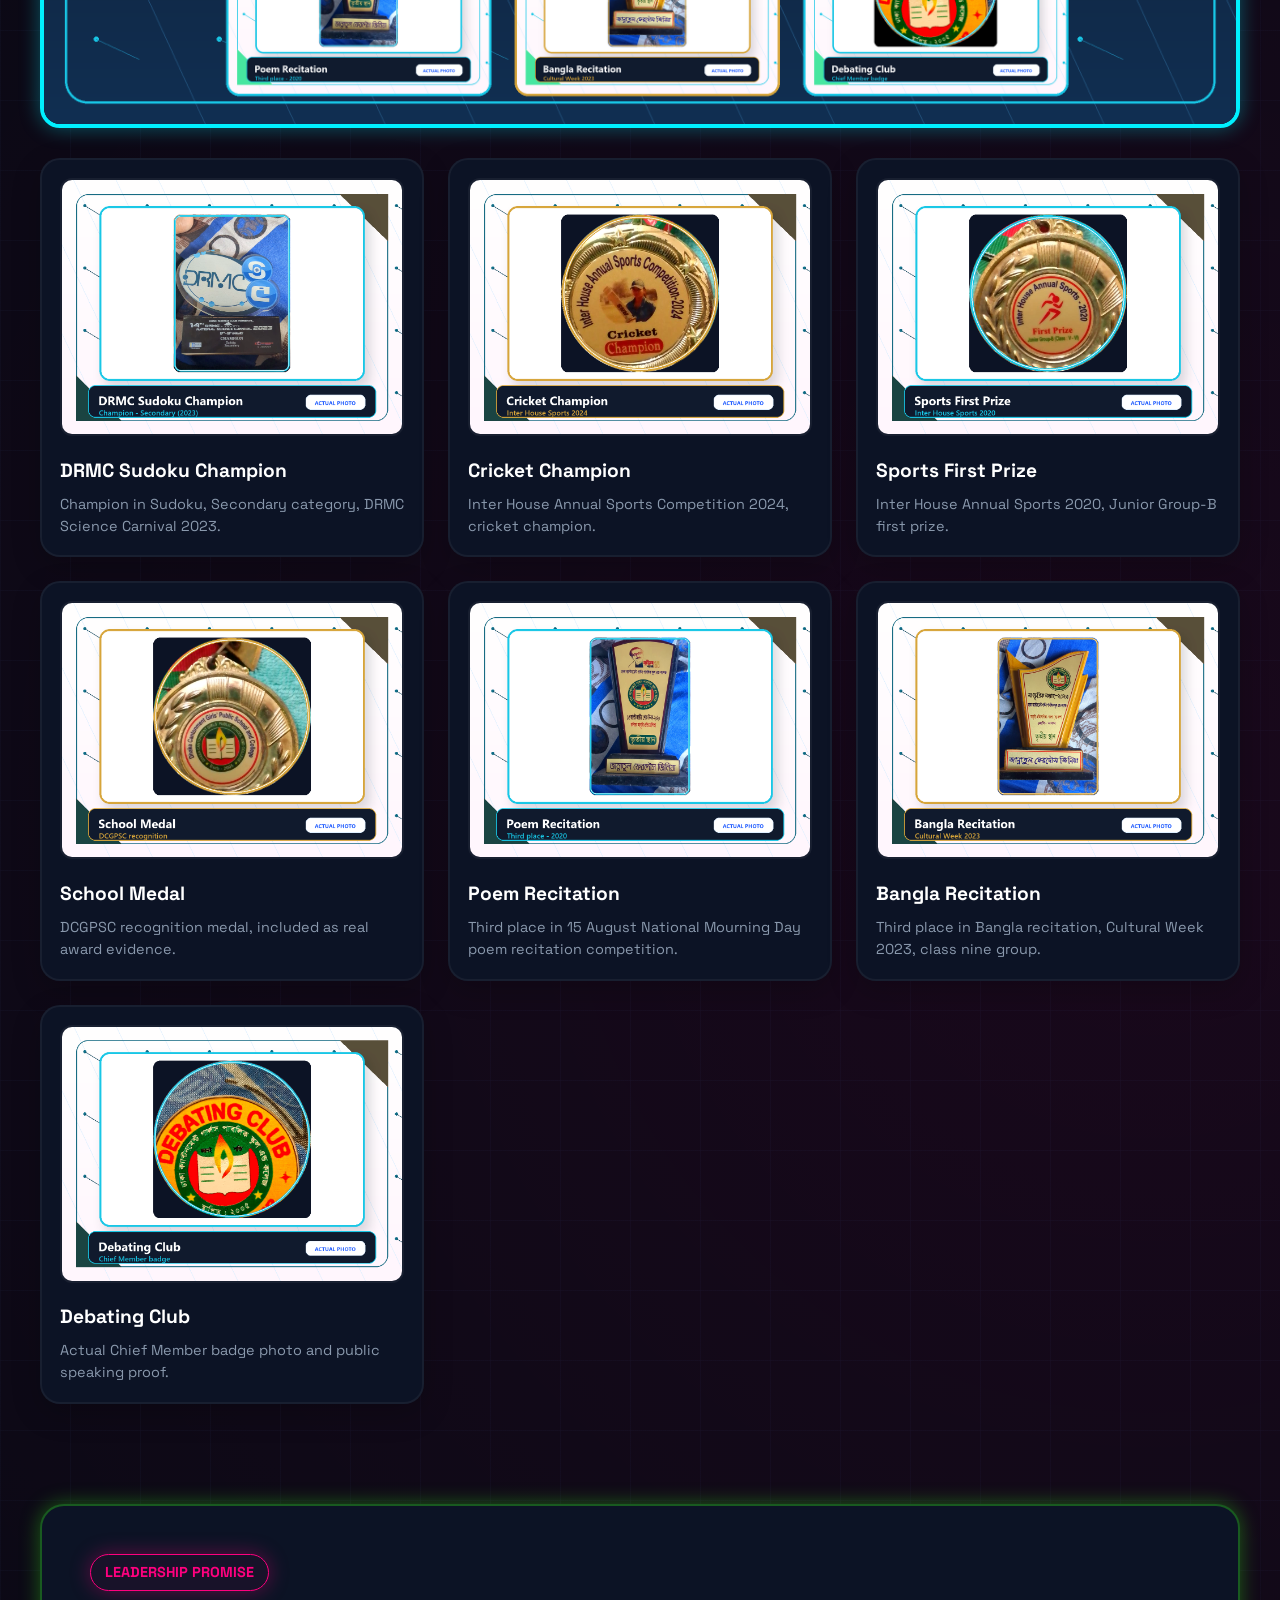
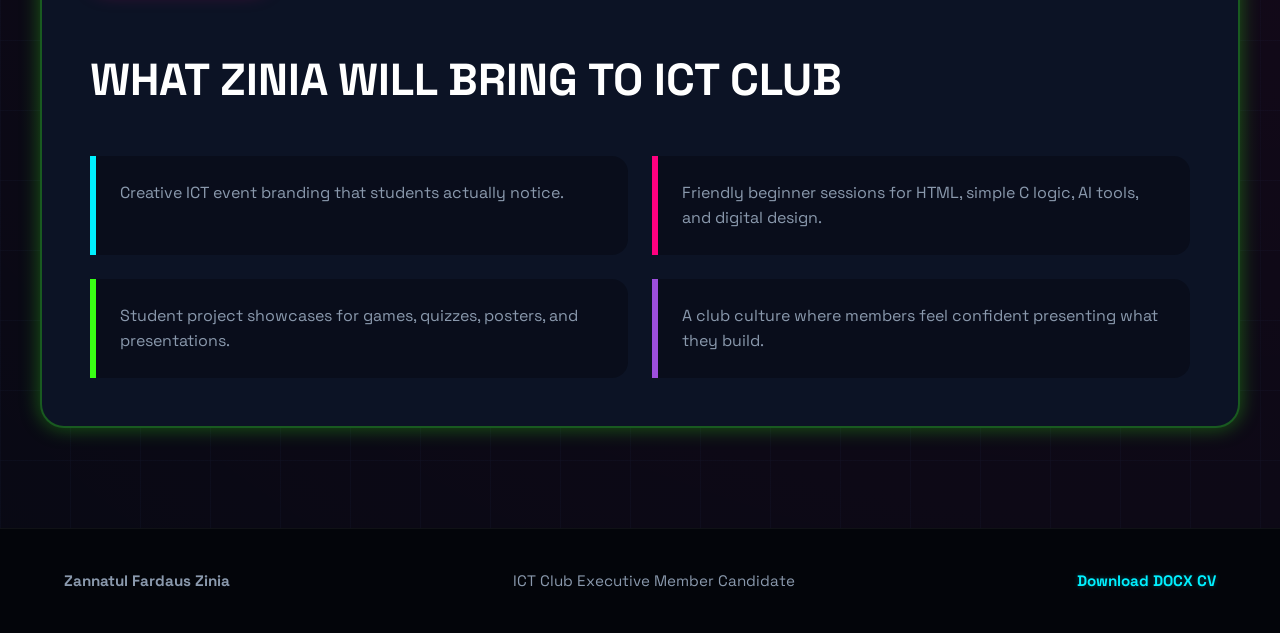
==== commit 02d86f3a: "Improve mobile portfolio design" ====
--- a/website/index.html
+++ b/website/index.html
@@ -3,11 +3,12 @@
 <head>
   <meta charset="UTF-8">
   <meta name="viewport" content="width=device-width, initial-scale=1.0">
+  <meta name="theme-color" content="#060913">
   <title>Zinia for ICT Club Executive Selection</title>
   <link rel="preconnect" href="https://fonts.googleapis.com">
   <link rel="preconnect" href="https://fonts.gstatic.com" crossorigin>
   <link href="https://fonts.googleapis.com/css2?family=Space+Grotesk:wght@400;500;700;800&display=swap" rel="stylesheet">
-  <link rel="stylesheet" href="styles.css">
+  <link rel="stylesheet" href="styles.css?v=20260610">
 </head>
 <body>
   <header class="site-header">
--- a/website/styles.css
+++ b/website/styles.css
@@ -64,7 +64,7 @@
 .brand {
   font-size: 1.5rem;
   font-weight: 800;
-  letter-spacing: -1px;
+  letter-spacing: 0;
   color: var(--cyan);
   text-shadow: 0 0 10px rgba(0, 240, 255, 0.5);
   display: flex;
@@ -88,7 +88,7 @@
   font-size: 0.95rem;
   font-weight: 600;
   text-transform: uppercase;
-  letter-spacing: 1px;
+  letter-spacing: 0;
 }
 
 nav a:hover, nav a.active {
@@ -137,7 +137,7 @@
   color: var(--pink);
   font-size: 0.9rem;
   font-weight: 800;
-  letter-spacing: 2px;
+  letter-spacing: 0;
   text-transform: uppercase;
   border: 1px solid var(--pink);
   padding: 6px 14px;
@@ -148,10 +148,10 @@
 
 h1 {
   margin-bottom: 24px;
-  font-size: clamp(2.8rem, 6.5vw, 5.5rem);
+  font-size: 5.1rem;
   font-weight: 800;
   line-height: 0.95;
-  letter-spacing: -2px;
+  letter-spacing: 0;
   color: var(--ink);
   text-transform: uppercase;
 }
@@ -167,7 +167,7 @@
 .hero-line {
   max-width: 680px;
   color: var(--muted);
-  font-size: clamp(1.1rem, 2vw, 1.35rem);
+  font-size: 1.28rem;
   line-height: 1.6;
   margin-bottom: 36px;
 }
@@ -189,7 +189,7 @@
   border-radius: 12px;
   font-size: 1rem;
   font-weight: 700;
-  letter-spacing: 0.5px;
+  letter-spacing: 0;
   cursor: pointer;
   transition: var(--transition);
 }
@@ -328,7 +328,7 @@
 }
 
 .section h2 {
-  font-size: clamp(2rem, 4vw, 3rem);
+  font-size: 2.8rem;
   font-weight: 800;
   margin-bottom: 40px;
   text-transform: uppercase;
@@ -727,21 +727,62 @@
 /* Responsive design */
 @media (max-width: 960px) {
   .site-header {
+    align-items: center;
+    gap: 14px;
+    padding: 14px 16px;
+  }
+
+  .brand {
+    flex: 0 0 auto;
+    font-size: 1.22rem;
+  }
+  
+  nav {
+    flex: 1;
+    width: auto;
+    max-width: calc(100% - 118px);
+    justify-content: flex-start;
+    gap: 10px;
+    margin-top: 0;
+    overflow-x: auto;
+    padding: 2px 0 6px;
+    scrollbar-width: none;
+  }
+
+  nav::-webkit-scrollbar {
+    display: none;
+  }
+
+  nav a {
+    flex: 0 0 auto;
+    padding: 9px 12px;
+    border: 1px solid rgba(0, 240, 255, 0.22);
+    border-radius: 999px;
+    background: rgba(12, 19, 37, 0.82);
+    color: #dbeafe;
+    font-size: 0.78rem;
+  }
+
+  .hero {
     flex-direction: column;
     align-items: flex-start;
-    padding: 20px;
-  }
-  
-  nav {
-    width: 100%;
-    justify-content: space-between;
-    margin-top: 12px;
-  }
-
-  .hero {
-    flex-direction: column;
-    padding-top: 60px;
-    align-items: flex-start;
+    min-height: auto;
+    padding: 54px 20px 34px;
+    background:
+      linear-gradient(135deg, rgba(0, 240, 255, 0.1), transparent 34%),
+      linear-gradient(235deg, rgba(255, 0, 127, 0.12), transparent 44%);
+  }
+
+  h1 {
+    font-size: 4.2rem;
+  }
+
+  .section h2 {
+    font-size: 2.35rem;
+  }
+
+  .hero-line {
+    font-size: 1.12rem;
   }
   
   .hero-stickers {
@@ -779,13 +820,258 @@
 }
 
 @media (max-width: 560px) {
+  body {
+    background:
+      linear-gradient(125deg, rgba(0, 240, 255, 0.12), transparent 32%),
+      linear-gradient(235deg, rgba(255, 0, 127, 0.14), transparent 42%),
+      linear-gradient(180deg, #050816 0%, #081225 48%, #120718 100%);
+  }
+
+  .site-header {
+    position: sticky;
+    top: 0;
+    flex-direction: row;
+    padding: 12px 12px 10px;
+    border-bottom-color: rgba(0, 240, 255, 0.28);
+  }
+
+  .brand {
+    font-size: 1.02rem;
+    white-space: nowrap;
+  }
+
+  nav {
+    max-width: calc(100% - 96px);
+    gap: 8px;
+  }
+
+  nav a {
+    padding: 8px 11px;
+    font-size: 0.72rem;
+  }
+
+  .hero {
+    padding: 34px 16px 28px;
+    border-bottom: 1px solid rgba(0, 240, 255, 0.18);
+  }
+
+  .hero::before {
+    content: "";
+    position: absolute;
+    right: -70px;
+    bottom: 16px;
+    width: 190px;
+    aspect-ratio: 3 / 4;
+    border: 3px solid rgba(255, 255, 255, 0.14);
+    border-radius: 24px;
+    background: url("../assets/profile-card.png") center / cover no-repeat;
+    box-shadow: 0 20px 50px rgba(255, 0, 127, 0.26);
+    opacity: 0.42;
+    transform: rotate(-6deg);
+  }
+
+  .hero-content {
+    max-width: 100%;
+  }
+
+  .eyebrow {
+    margin-bottom: 14px;
+    padding: 6px 11px;
+    font-size: 0.68rem;
+    letter-spacing: 0;
+  }
+
+  h1 {
+    max-width: 9ch;
+    margin-bottom: 18px;
+    font-size: 3rem;
+    line-height: 1;
+  }
+
+  .hero-line {
+    max-width: 330px;
+    margin-bottom: 26px;
+    color: #d4e7ff;
+    font-size: 1rem;
+  }
+
+  .hero-actions {
+    display: grid;
+    width: min(100%, 330px);
+    gap: 10px;
+  }
+
+  .button {
+    width: 100%;
+    min-height: 52px;
+    border-radius: 14px;
+  }
+
+  .button.primary {
+    background: linear-gradient(135deg, var(--cyan), var(--green));
+  }
+
+  .button.ghost {
+    border-color: rgba(255, 255, 255, 0.22);
+    background: rgba(255, 255, 255, 0.08);
+  }
+
+  .hero-stickers {
+    display: grid;
+    grid-template-columns: repeat(2, minmax(0, 1fr));
+    width: 100%;
+    margin-top: 30px;
+  }
+
+  .sticker {
+    justify-content: center;
+    min-height: 46px;
+    padding: 9px 10px;
+    border-width: 2px;
+    border-radius: 16px;
+    font-size: 0.88rem;
+    animation: none;
+  }
+
   .quick-strip {
+    grid-template-columns: repeat(2, minmax(0, 1fr));
+    width: min(100% - 24px, 1200px);
+    gap: 10px;
+    margin-top: 20px;
+  }
+
+  .quick-strip article {
+    min-height: 118px;
+    padding: 15px;
+    border-color: rgba(255, 255, 255, 0.08);
+    border-radius: 18px;
+    background: linear-gradient(145deg, rgba(0, 240, 255, 0.12), rgba(12, 19, 37, 0.92));
+  }
+
+  .quick-strip article:nth-child(2) {
+    background: linear-gradient(145deg, rgba(255, 0, 127, 0.14), rgba(12, 19, 37, 0.92));
+  }
+
+  .quick-strip article:nth-child(3) {
+    background: linear-gradient(145deg, rgba(57, 255, 20, 0.12), rgba(12, 19, 37, 0.92));
+  }
+
+  .quick-strip article:nth-child(4) {
+    background: linear-gradient(145deg, rgba(255, 215, 0, 0.13), rgba(12, 19, 37, 0.92));
+  }
+
+  .quick-strip strong {
+    font-size: 0.96rem;
+    line-height: 1.25;
+  }
+
+  .quick-strip span {
+    font-size: 0.8rem;
+    line-height: 1.35;
+  }
+  
+  .section {
+    width: min(100% - 24px, 1200px);
+    margin: 70px auto;
+  }
+
+  .section h2 {
+    margin-bottom: 24px;
+    font-size: 1.95rem;
+    line-height: 1.12;
+  }
+
+  .intro-copy p {
+    font-size: 1rem;
+    line-height: 1.7;
+  }
+
+  .profile-feature {
+    max-width: 320px;
+  }
+
+  .profile-feature img,
+  .evidence-hero {
+    border-width: 3px;
+    border-radius: 18px;
+  }
+
+  .selection-panel,
+  .promise {
+    width: 100%;
+    padding: 24px 14px;
+    border-radius: 20px;
+  }
+
+  .selection-grid,
+  .project-grid,
+  .evidence-grid,
+  .promise-list {
+    gap: 14px;
+  }
+
+  .selection-grid article,
+  .project-card,
+  .evidence-grid article {
+    padding: 18px;
+    border-radius: 18px;
+    background: rgba(12, 19, 37, 0.92);
+  }
+
+  .selection-grid span {
+    width: 42px;
+    height: 42px;
+    margin-bottom: 14px;
+    border-radius: 12px;
+  }
+
+  .skill-cloud {
+    gap: 10px;
+  }
+
+  .skill-cloud span {
+    padding: 10px 13px;
+    font-size: 0.86rem;
+  }
+
+  .project-card {
+    min-height: auto;
+  }
+
+  .project-card h3,
+  .evidence-grid h3 {
+    font-size: 1.15rem;
+  }
+
+  .evidence-hero {
+    margin-bottom: 18px;
+  }
+
+  .evidence-grid img {
+    aspect-ratio: 4 / 3;
+    object-fit: contain;
+    background: #050816;
+  }
+
+  .sim-container {
+    padding: 18px;
+    border-radius: 18px;
+  }
+
+  .sim-screen {
+    min-height: 210px;
+    padding: 15px;
+    font-size: 0.78rem;
+    line-height: 1.55;
+  }
+
+  .sim-controls {
     grid-template-columns: 1fr;
   }
-  
-  nav {
-    flex-wrap: wrap;
-    gap: 16px;
+
+  .promise-list p {
+    padding: 18px;
+    border-radius: 0 14px 14px 0;
   }
   
   footer {
@@ -794,3 +1080,18 @@
     text-align: center;
   }
 }
+
+@media (max-width: 380px) {
+  h1 {
+    font-size: 2.58rem;
+  }
+
+  .quick-strip {
+    grid-template-columns: 1fr;
+  }
+
+  .hero::before {
+    width: 150px;
+    opacity: 0.32;
+  }
+}
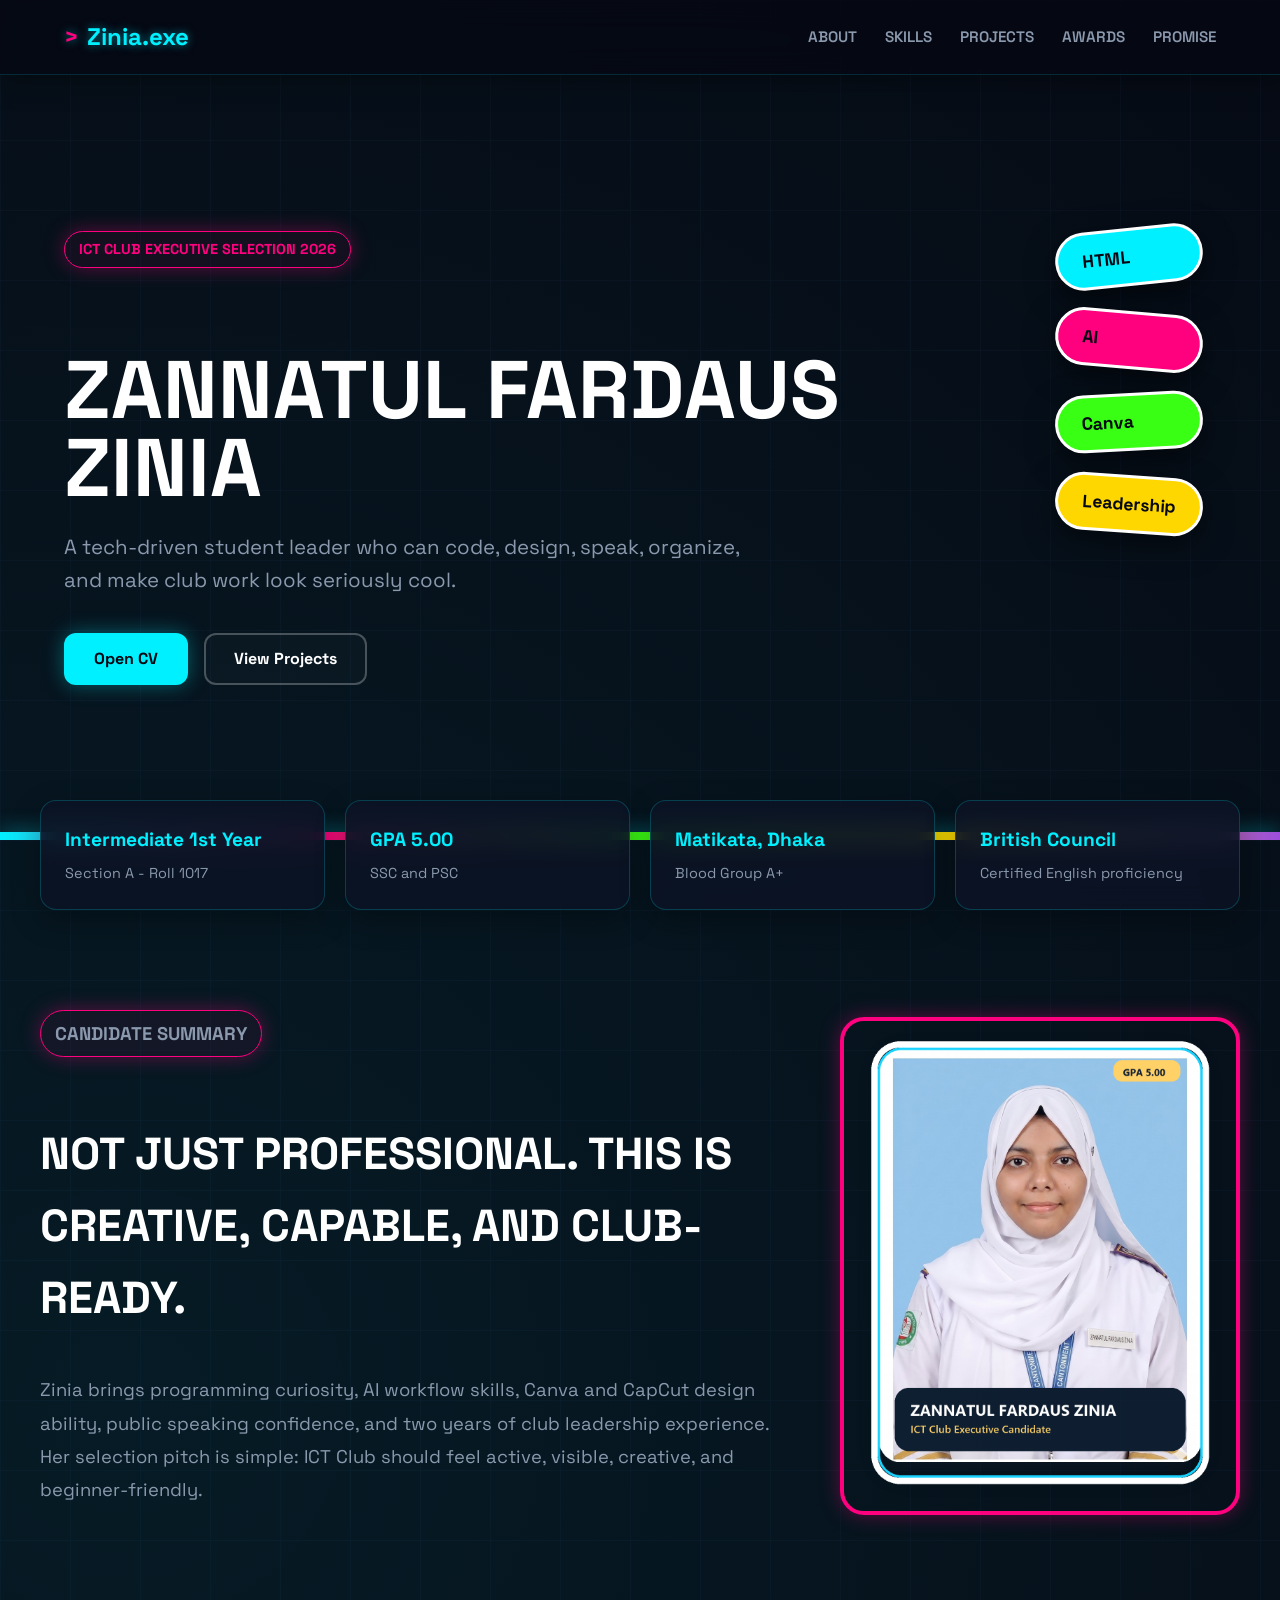
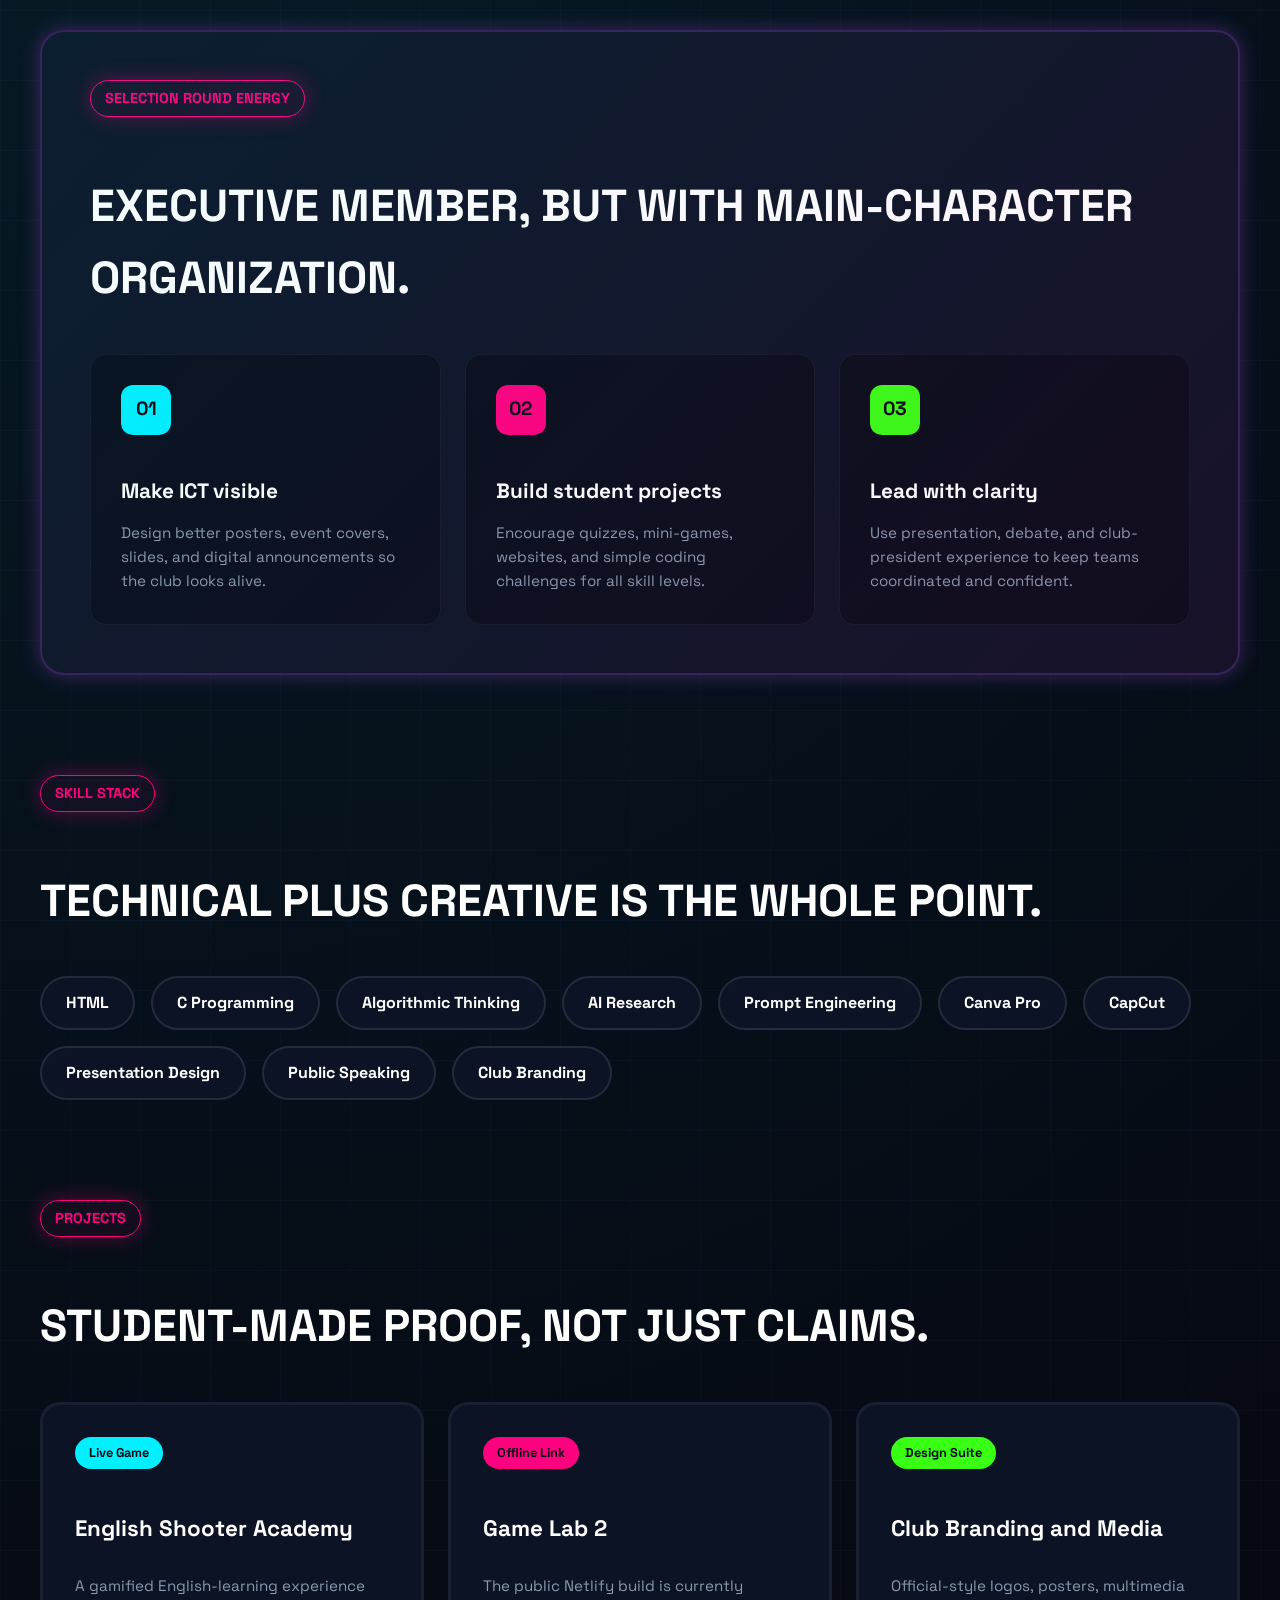
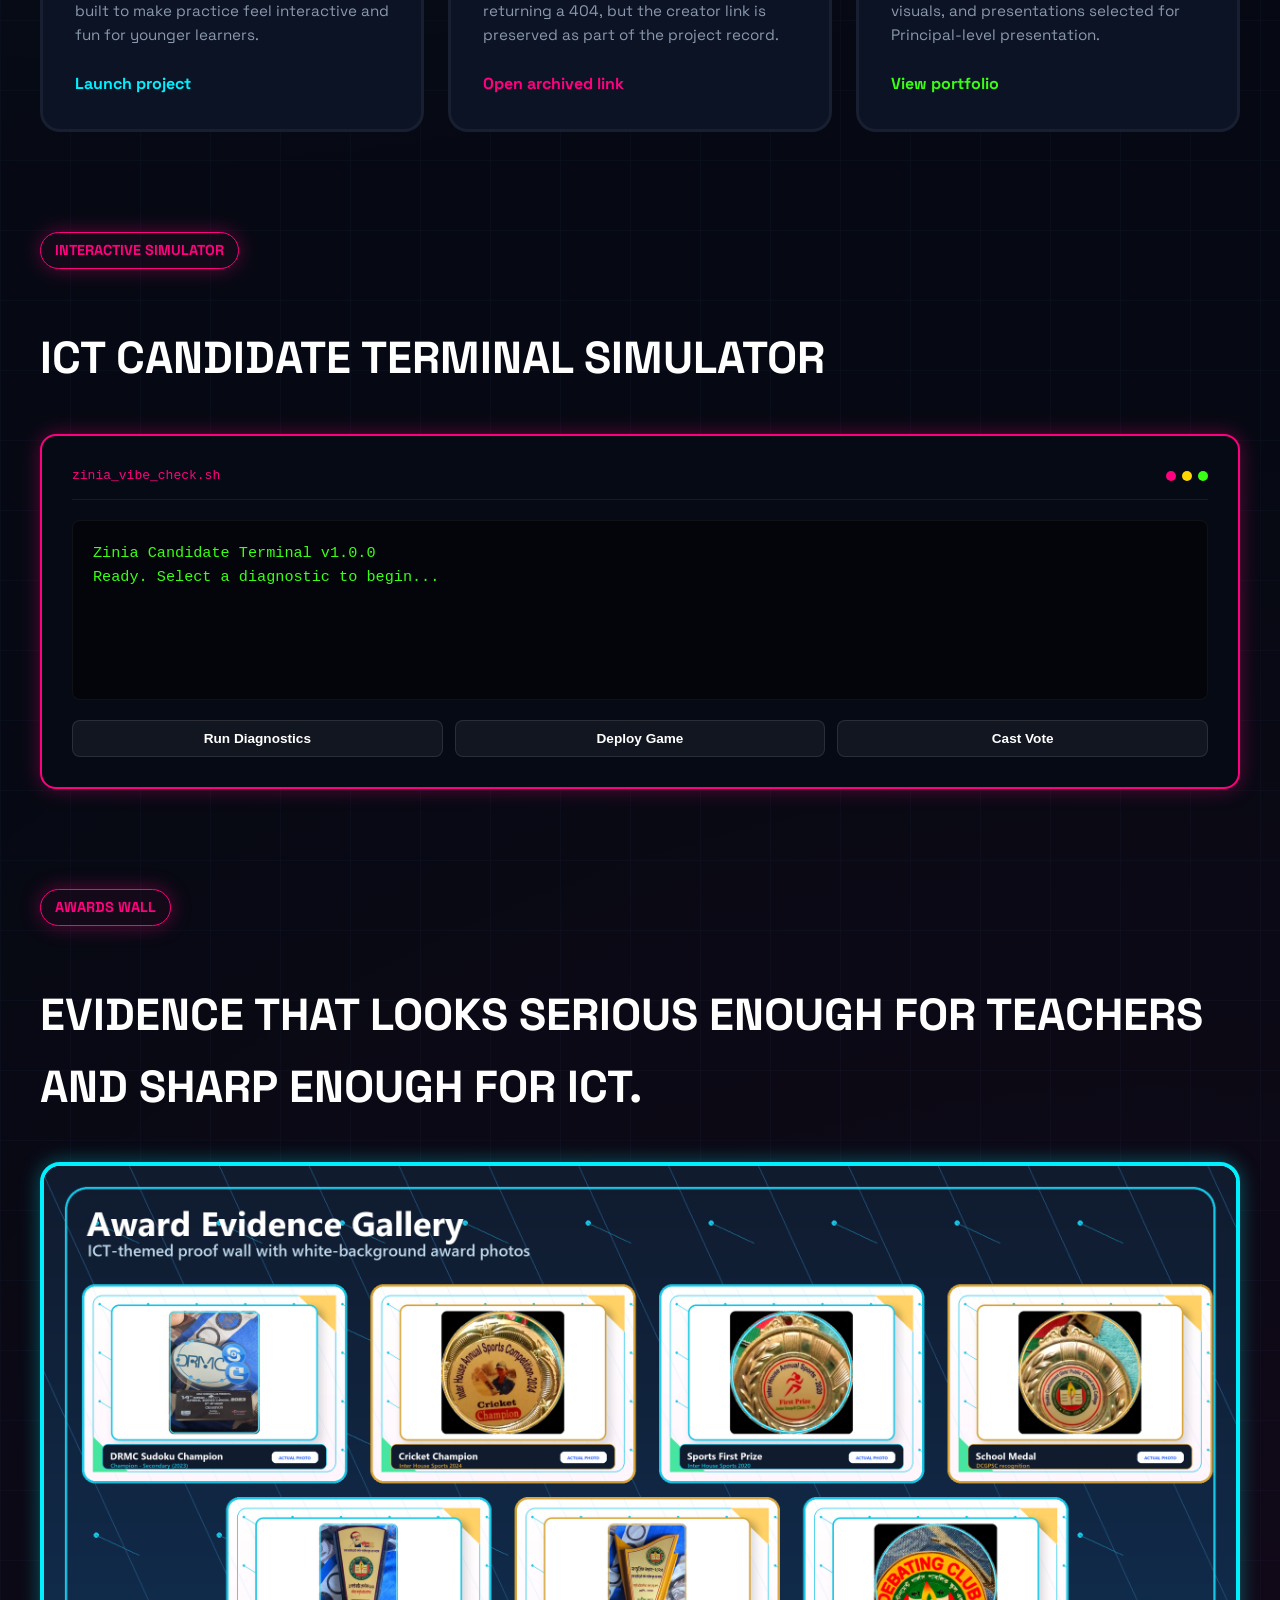
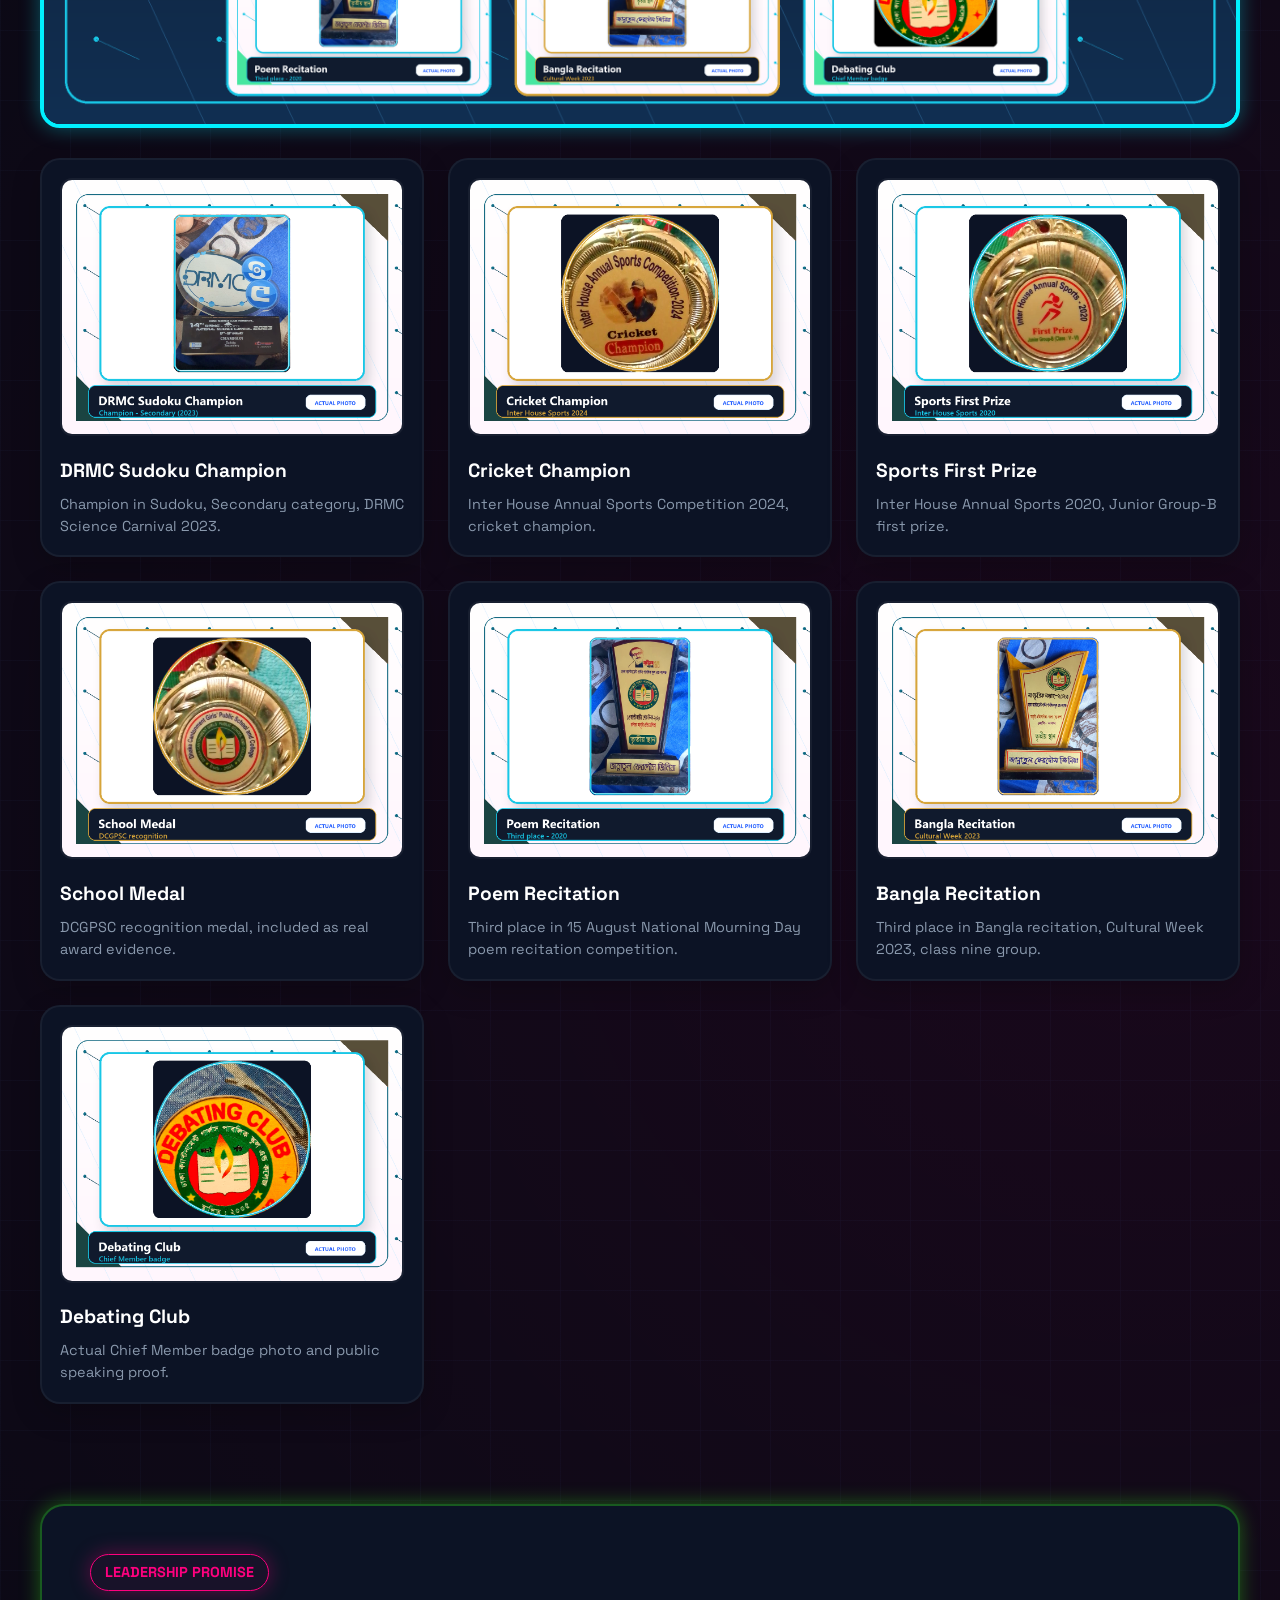
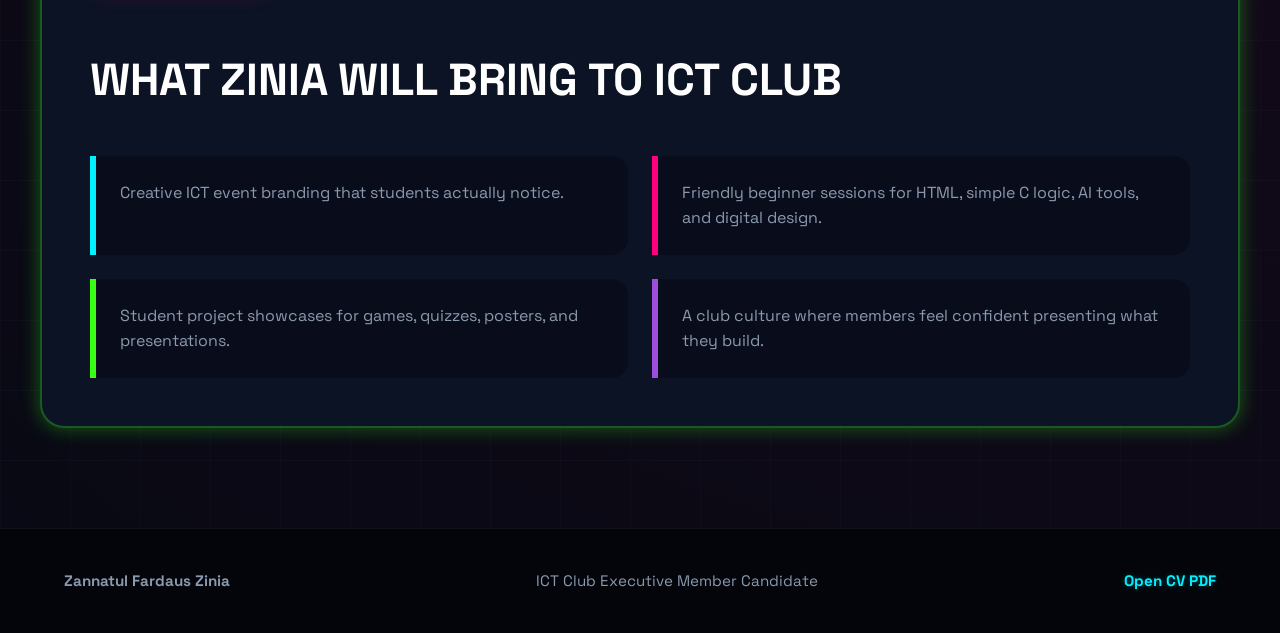
==== commit a4981f3f: "Point CV buttons to live PDF" ====
--- a/website/index.html
+++ b/website/index.html
@@ -30,7 +30,7 @@
         <h1>Zannatul Fardaus Zinia</h1>
         <p class="hero-line">A tech-driven student leader who can code, design, speak, organize, and make club work look seriously cool.</p>
         <div class="hero-actions">
-          <a class="button primary" href="../docs/ZINIA_ICT_Club_Final_CV.pdf">Open CV</a>
+          <a class="button primary" href="https://timubin.github.io/zinia/docs/ZINIA_ICT_Club_Final_CV.pdf" target="_blank" rel="noreferrer" type="application/pdf">Open CV</a>
           <a class="button ghost" href="#projects">View Projects</a>
         </div>
       </div>
@@ -228,7 +228,7 @@
   <footer>
     <strong>Zannatul Fardaus Zinia</strong>
     <span>ICT Club Executive Member Candidate</span>
-    <a href="../docs/ZINIA_ICT_Club_Final_CV.docx">Download DOCX CV</a>
+    <a href="https://timubin.github.io/zinia/docs/ZINIA_ICT_Club_Final_CV.pdf" target="_blank" rel="noreferrer" type="application/pdf">Open CV PDF</a>
   </footer>
 
   <script src="script.js"></script>
